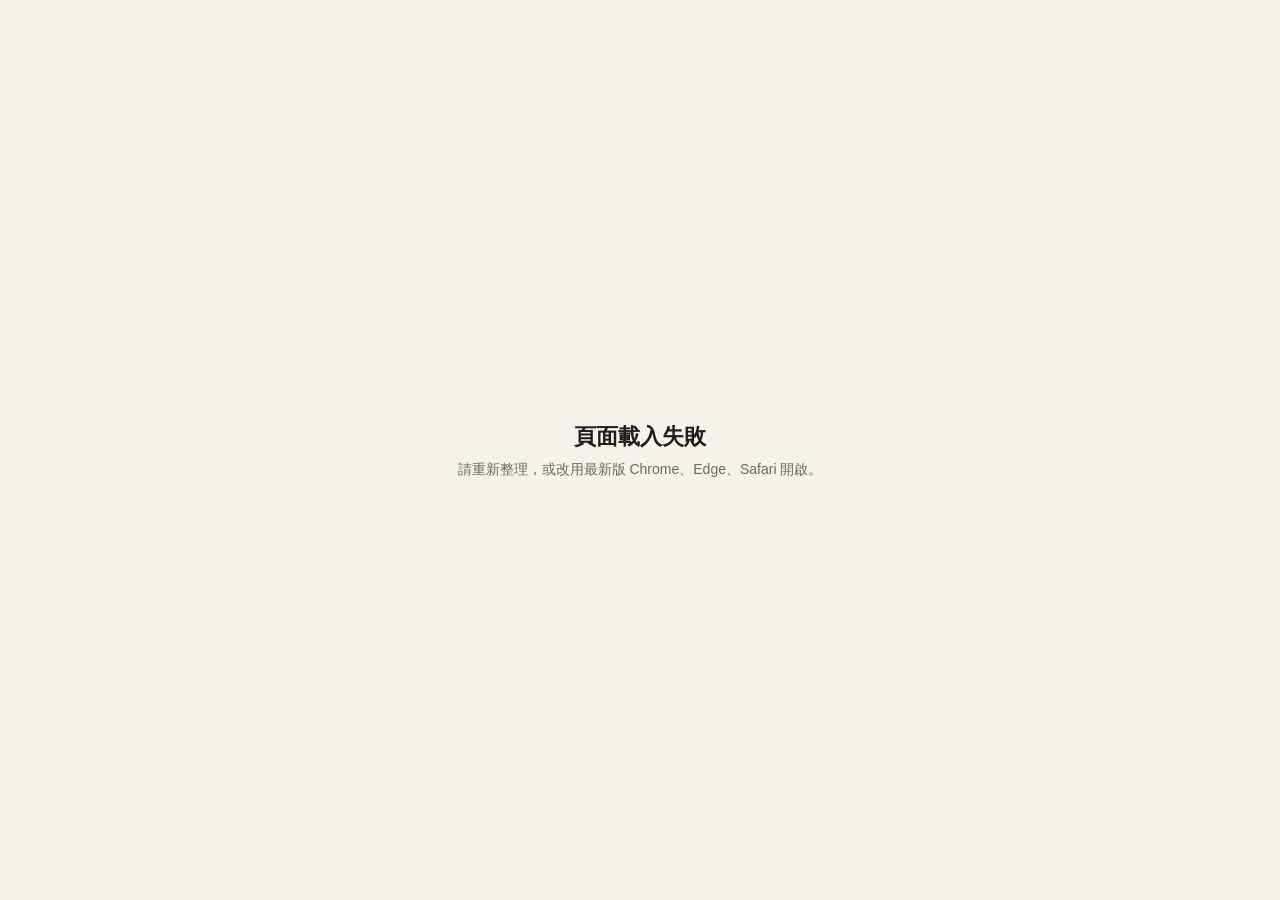
==== hygge-hug-2026-08-report/index.html @ f705fb0b "Publish HYGGE HUG August 2026 report" ====
<!doctype html>
<html lang="zh-Hant">
<head>
<meta charset="utf-8">
<meta name="viewport" content="width=device-width,initial-scale=1">
<title>HYGGE HUG｜2026 年 8 月成效月報</title>
<style>body{margin:0;min-height:100vh;display:grid;place-items:center;background:#f6f1e9;color:#211d1a;font-family:"Noto Sans TC","PingFang TC","Microsoft JhengHei",sans-serif}.loading{text-align:center}.loading b{display:block;font-size:22px;margin-bottom:8px}.loading span{color:#6f6862;font-size:14px}</style>
</head>
<body>
<div class="loading"><b>HYGGE HUG</b><span>8 月成效月報載入中…</span></div>
<script>
(async()=>{
  try{
    const files=['report.part1.txt','report.part2.txt','report.part3.txt'];
    const parts=await Promise.all(files.map(f=>fetch(f,{cache:'no-store'}).then(r=>{if(!r.ok)throw new Error(f+' '+r.status);return r.text()})));
    const b64=parts.join('').replace(/\s+/g,'');
    const bin=atob(b64);
    const bytes=new Uint8Array(bin.length);
    for(let i=0;i<bin.length;i++)bytes[i]=bin.charCodeAt(i);
    if(!('DecompressionStream' in window)) throw new Error('瀏覽器不支援解壓縮');
    const stream=new Blob([bytes]).stream().pipeThrough(new DecompressionStream('gzip'));
    const html=await new Response(stream).text();
    document.open();document.write(html);document.close();
  }catch(err){
    document.body.innerHTML='<div class="loading"><b>頁面載入失敗</b><span>請重新整理，或改用最新版 Chrome、Edge、Safari 開啟。</span></div>';
    console.error(err);
  }
})();
</script>
</body>
</html>
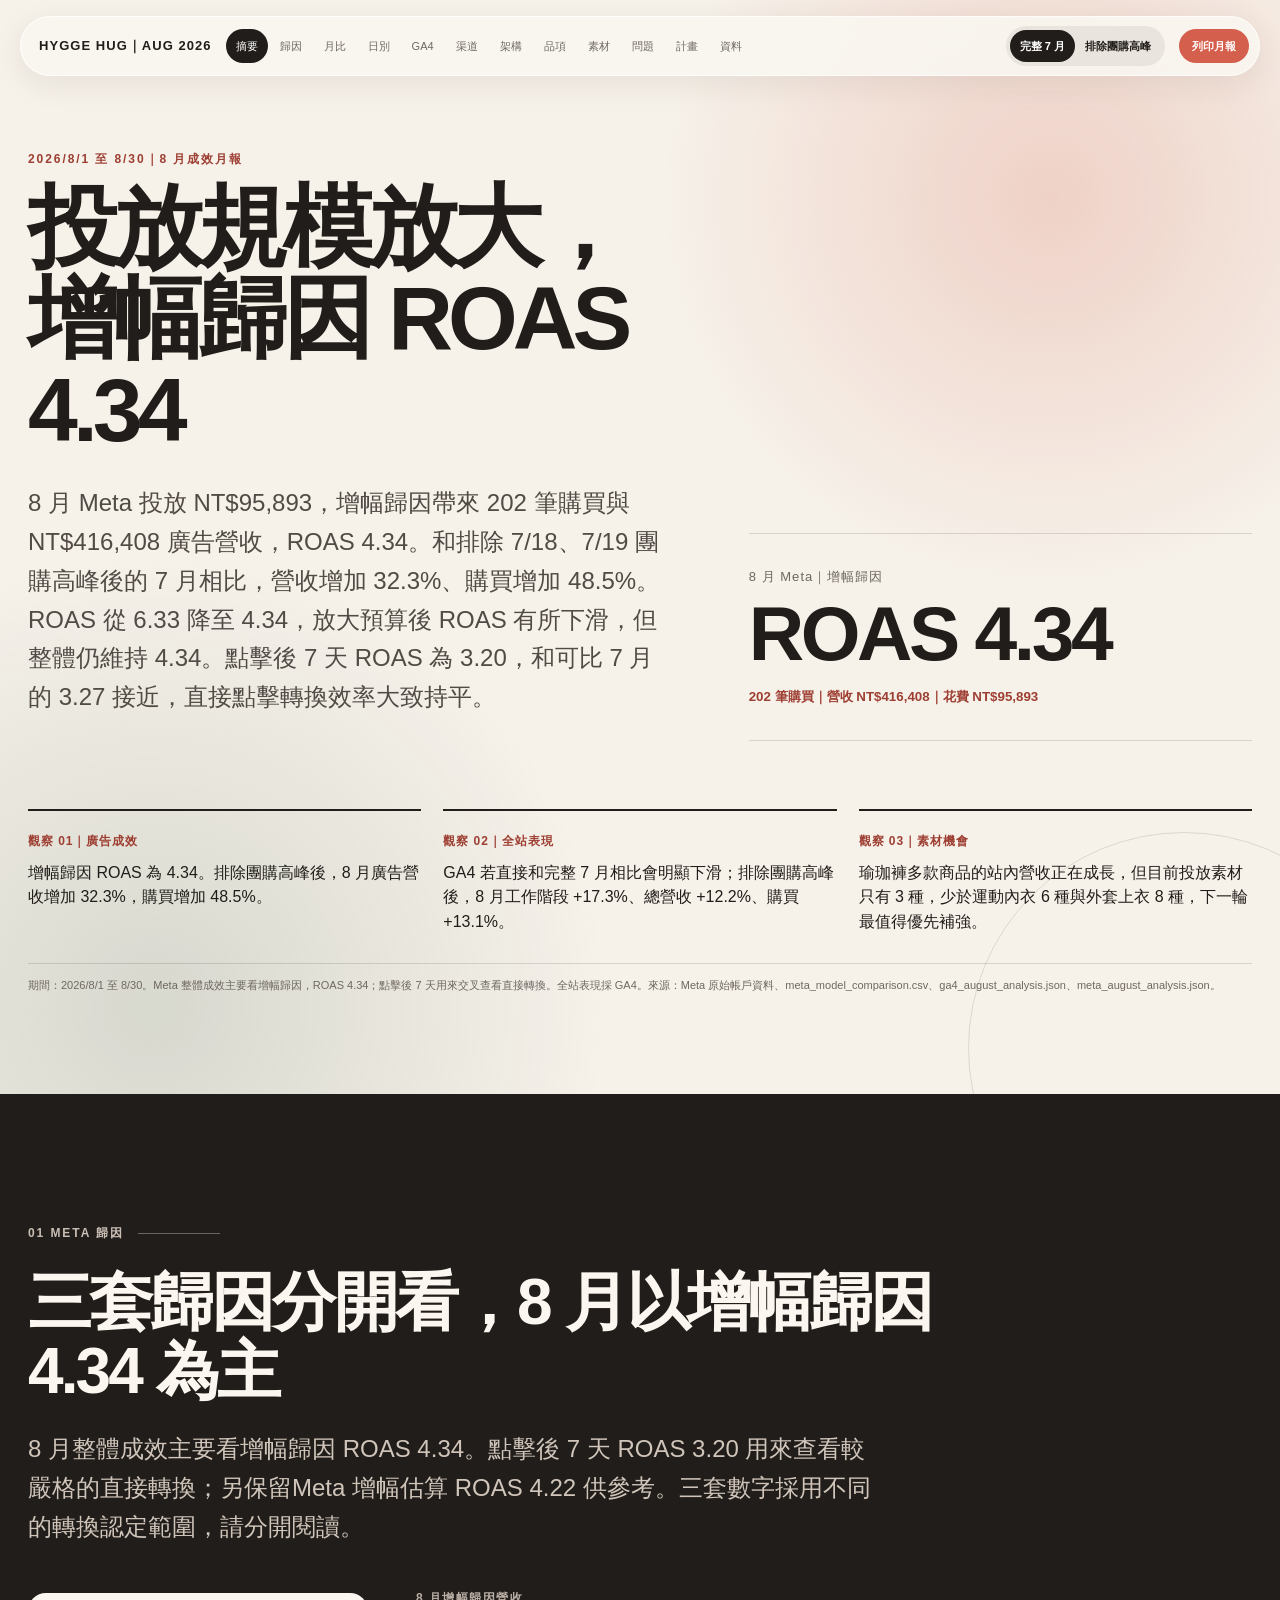
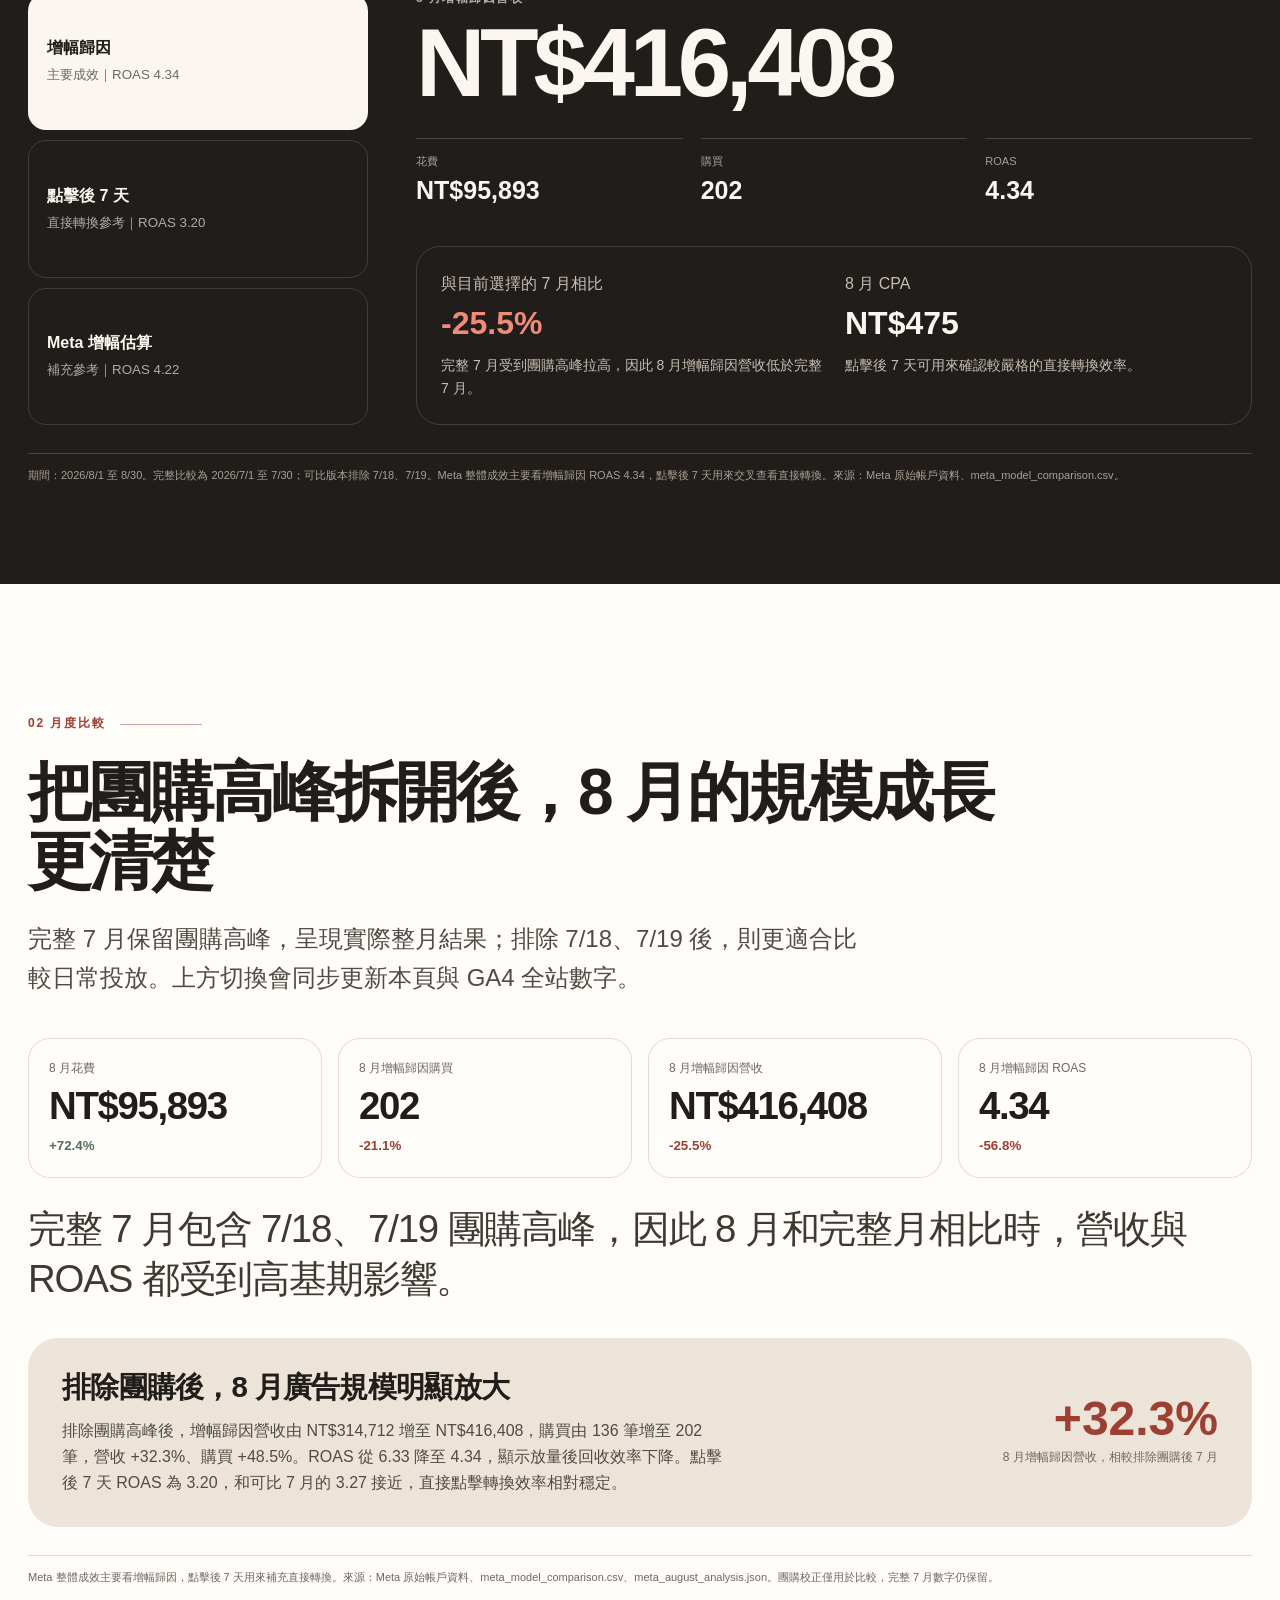
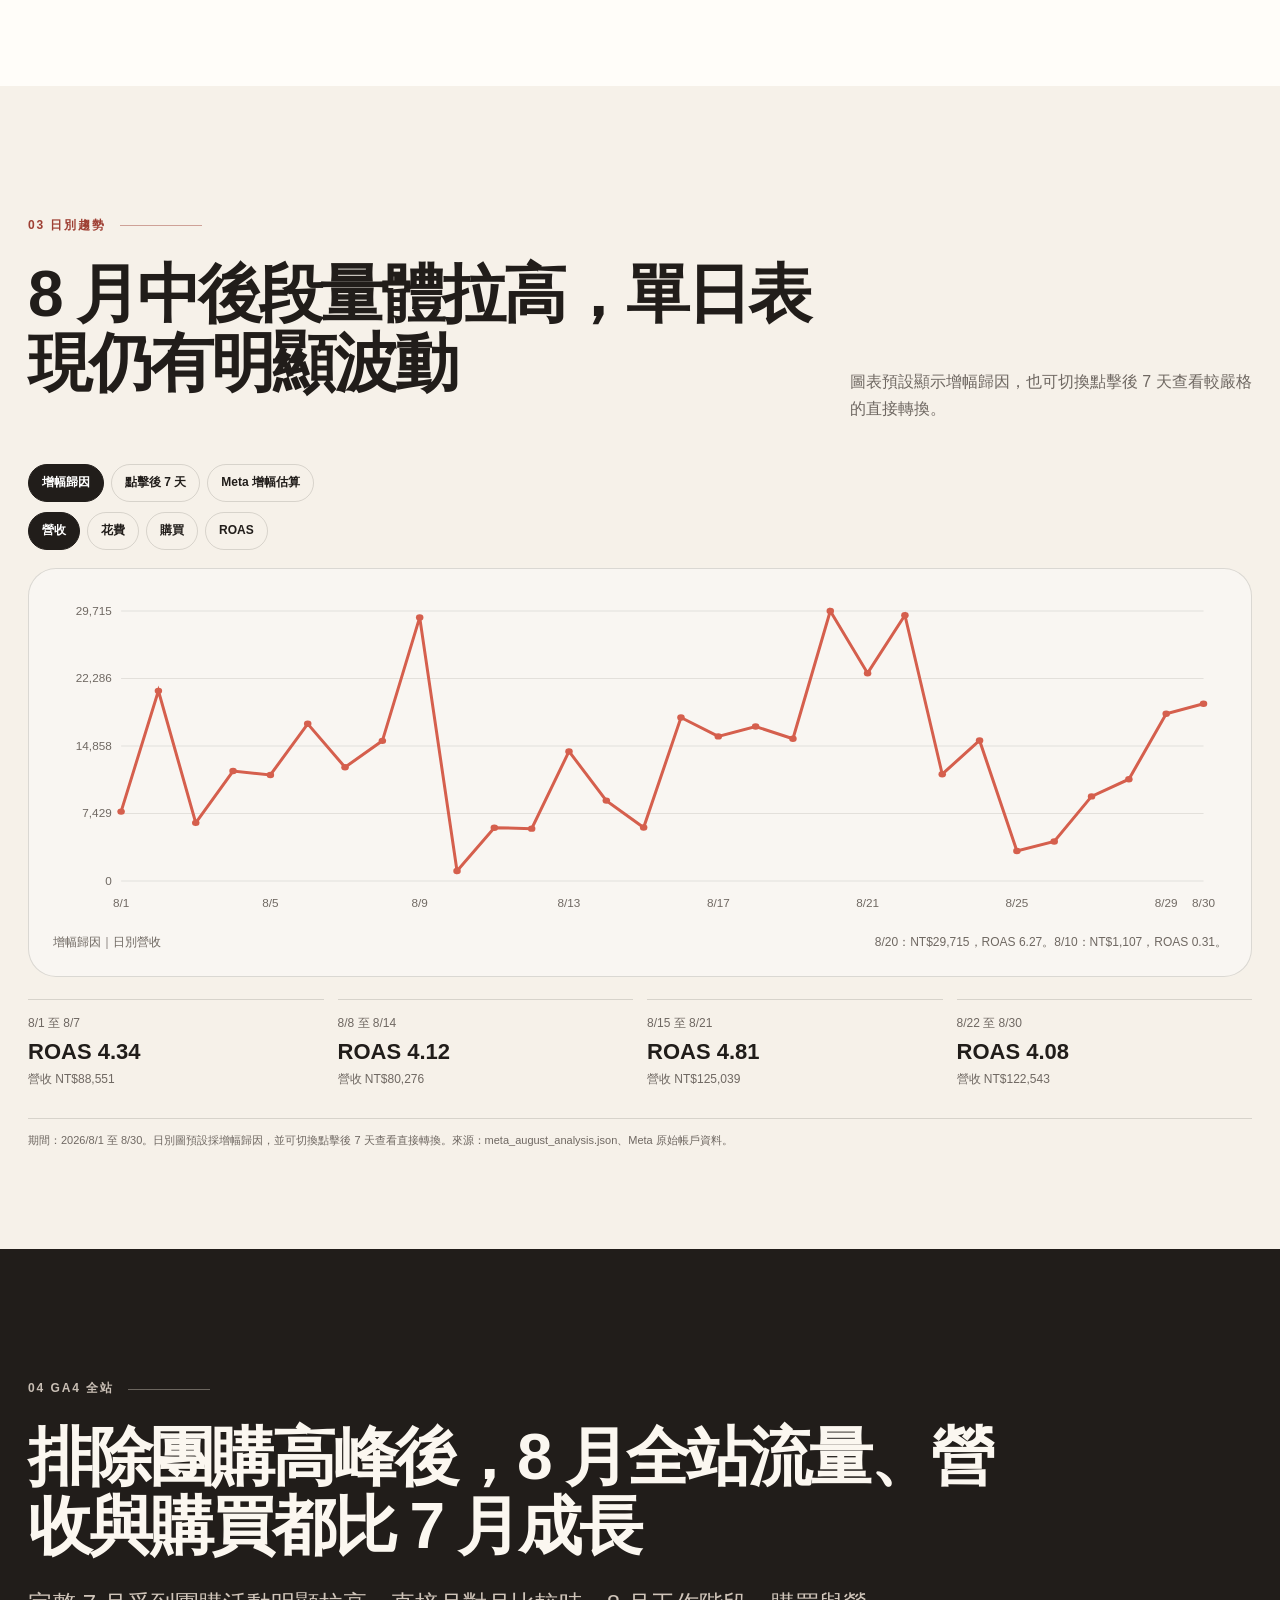
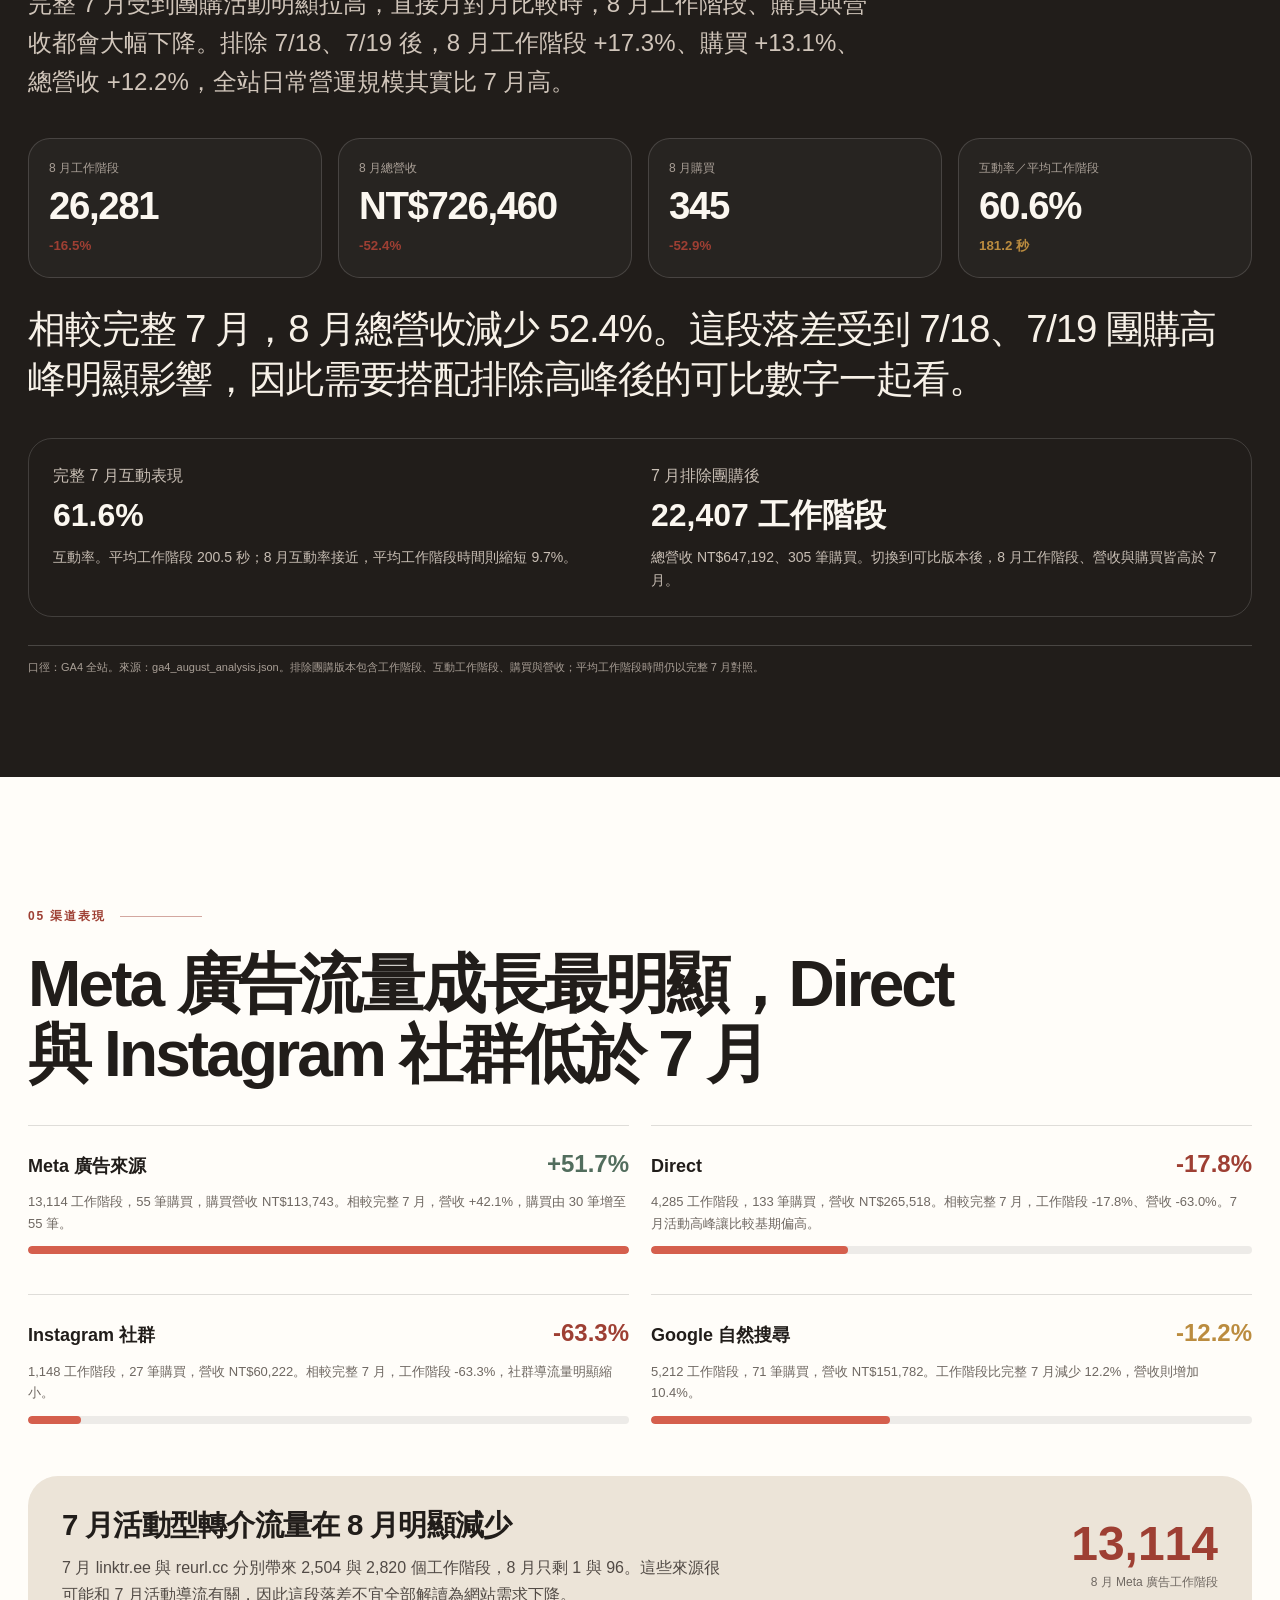
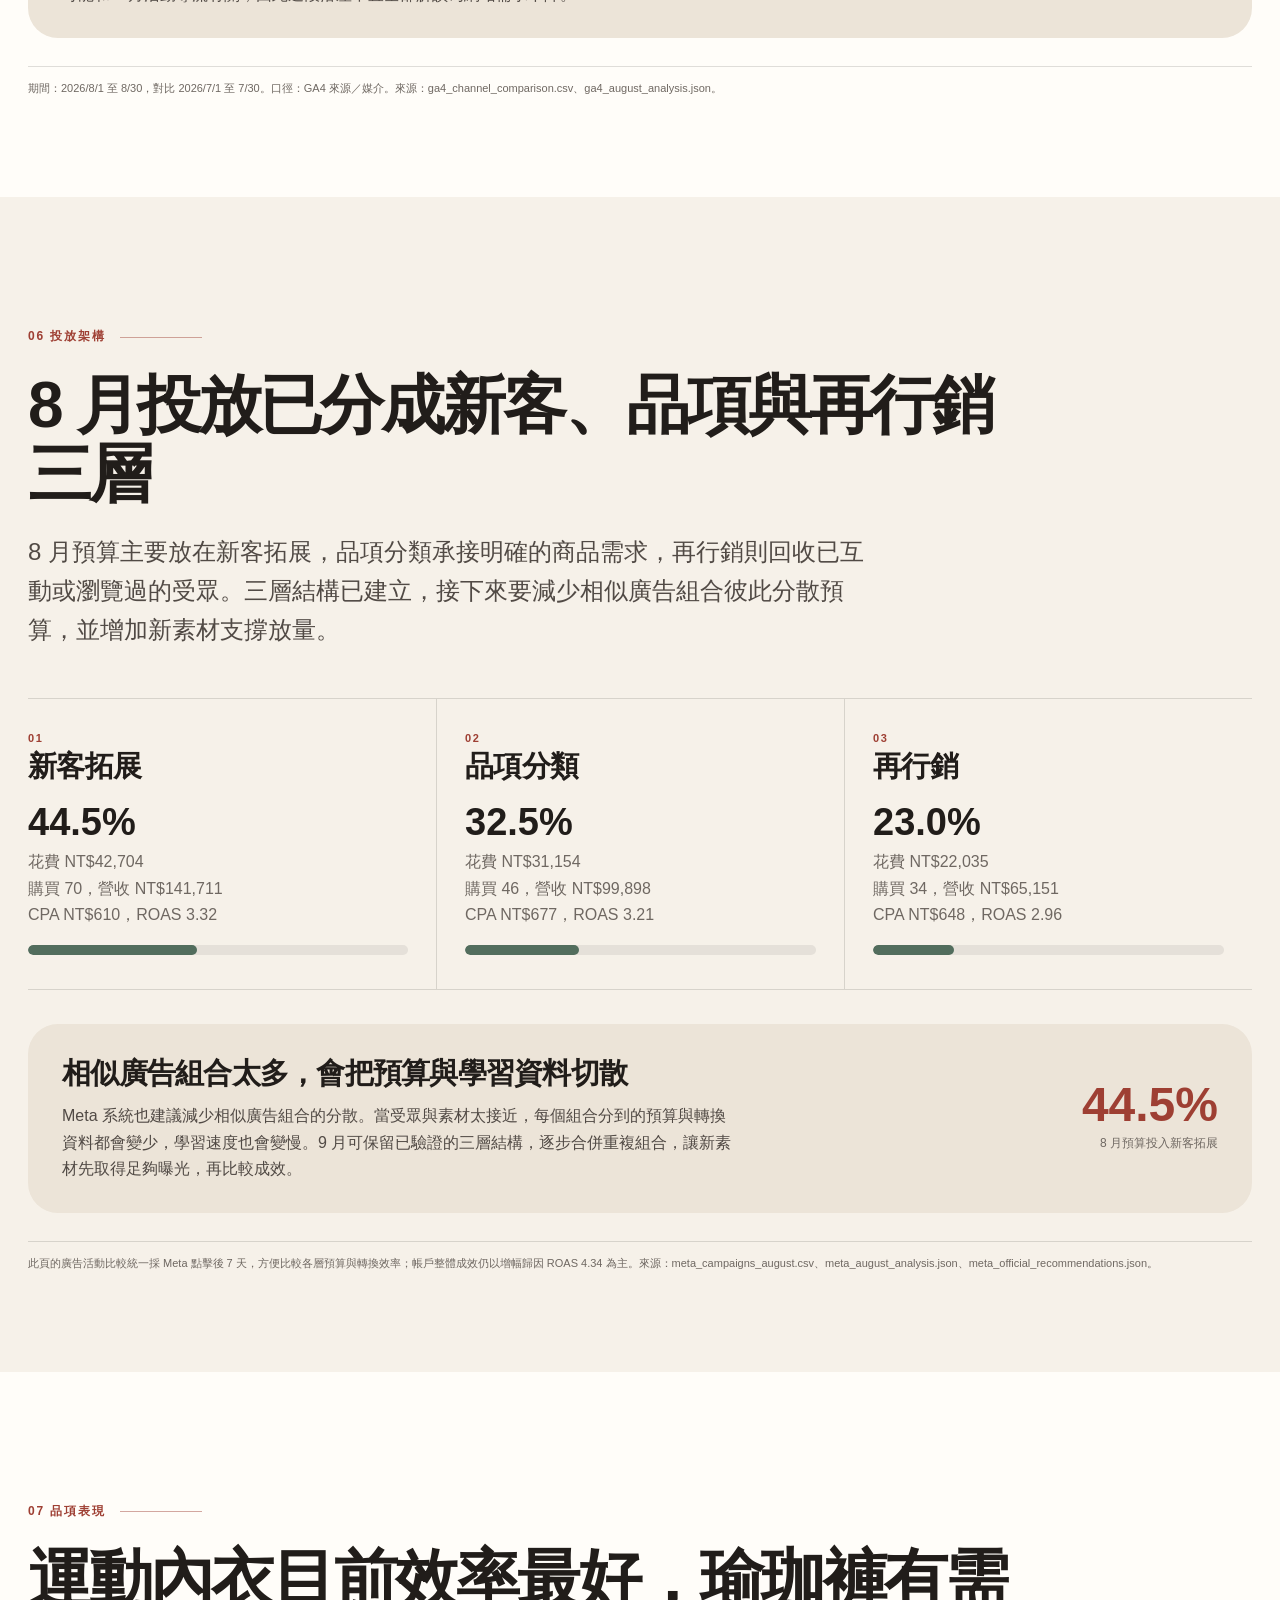
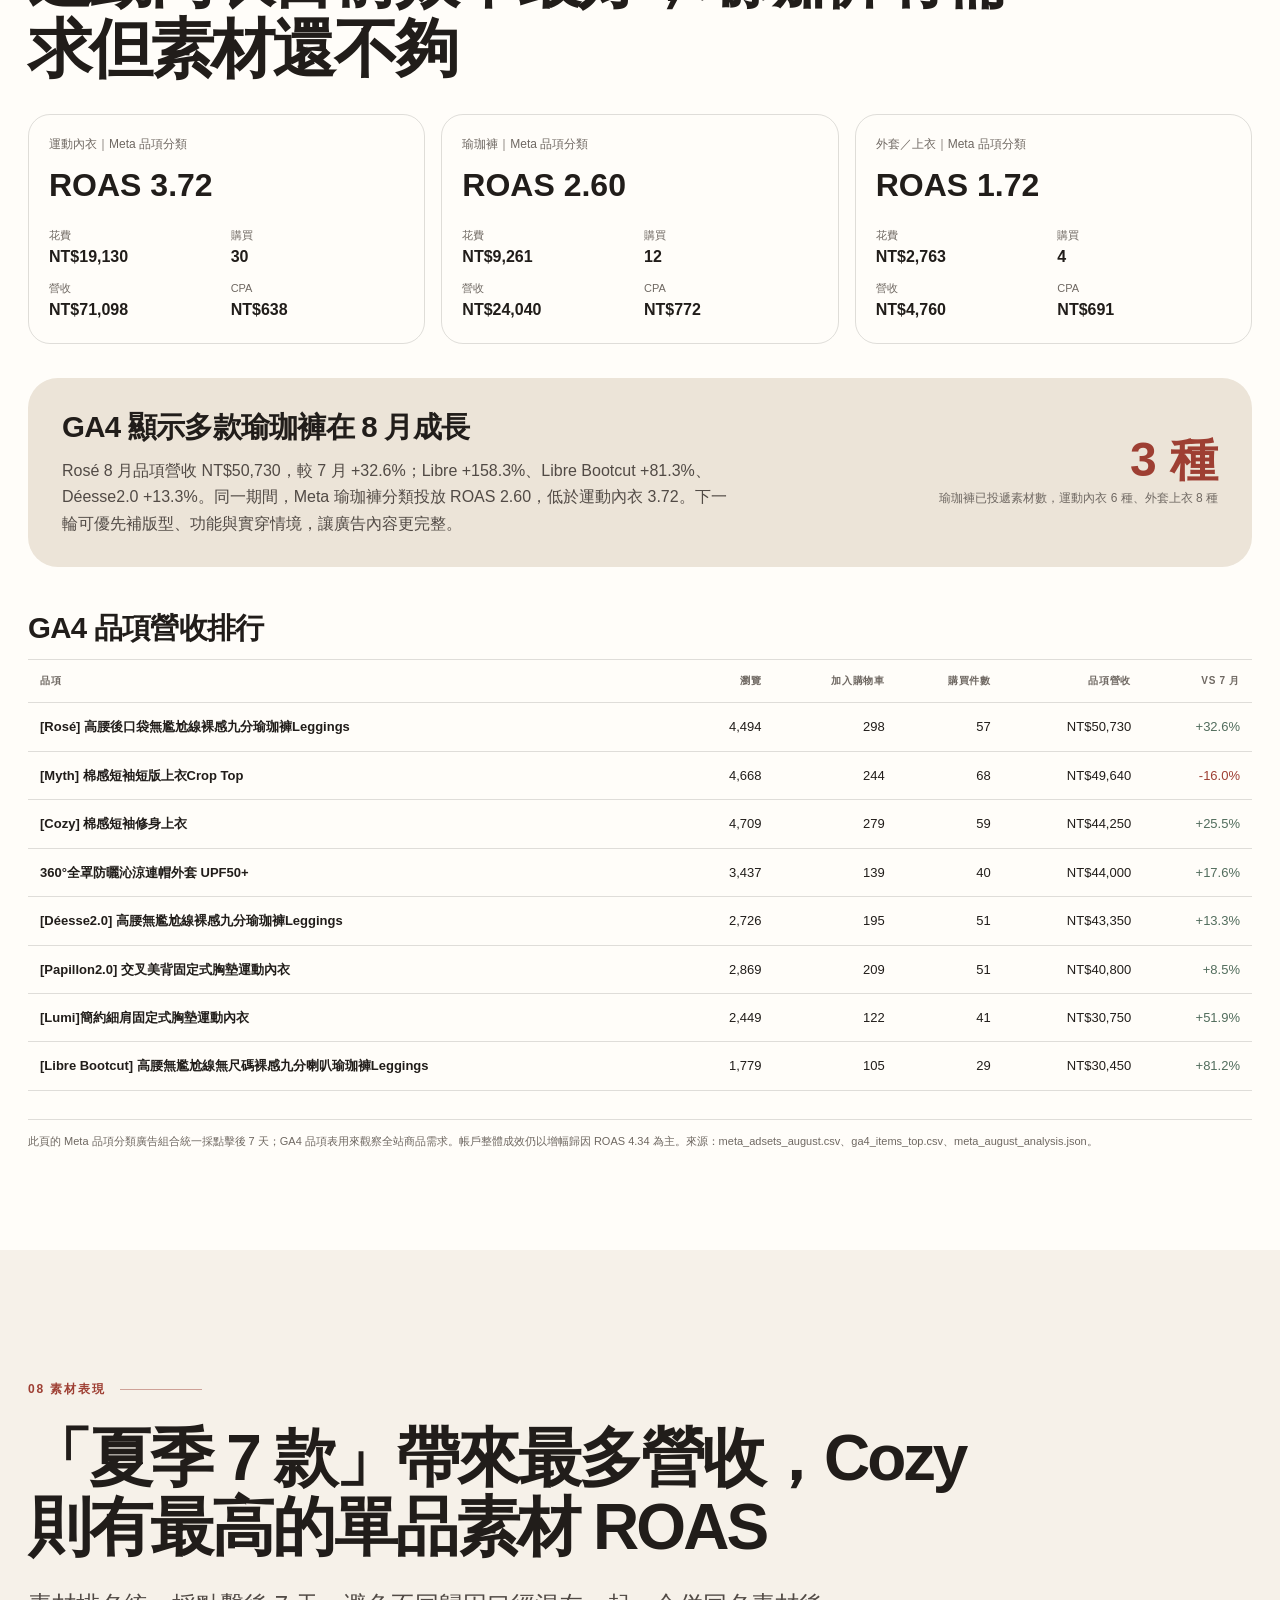
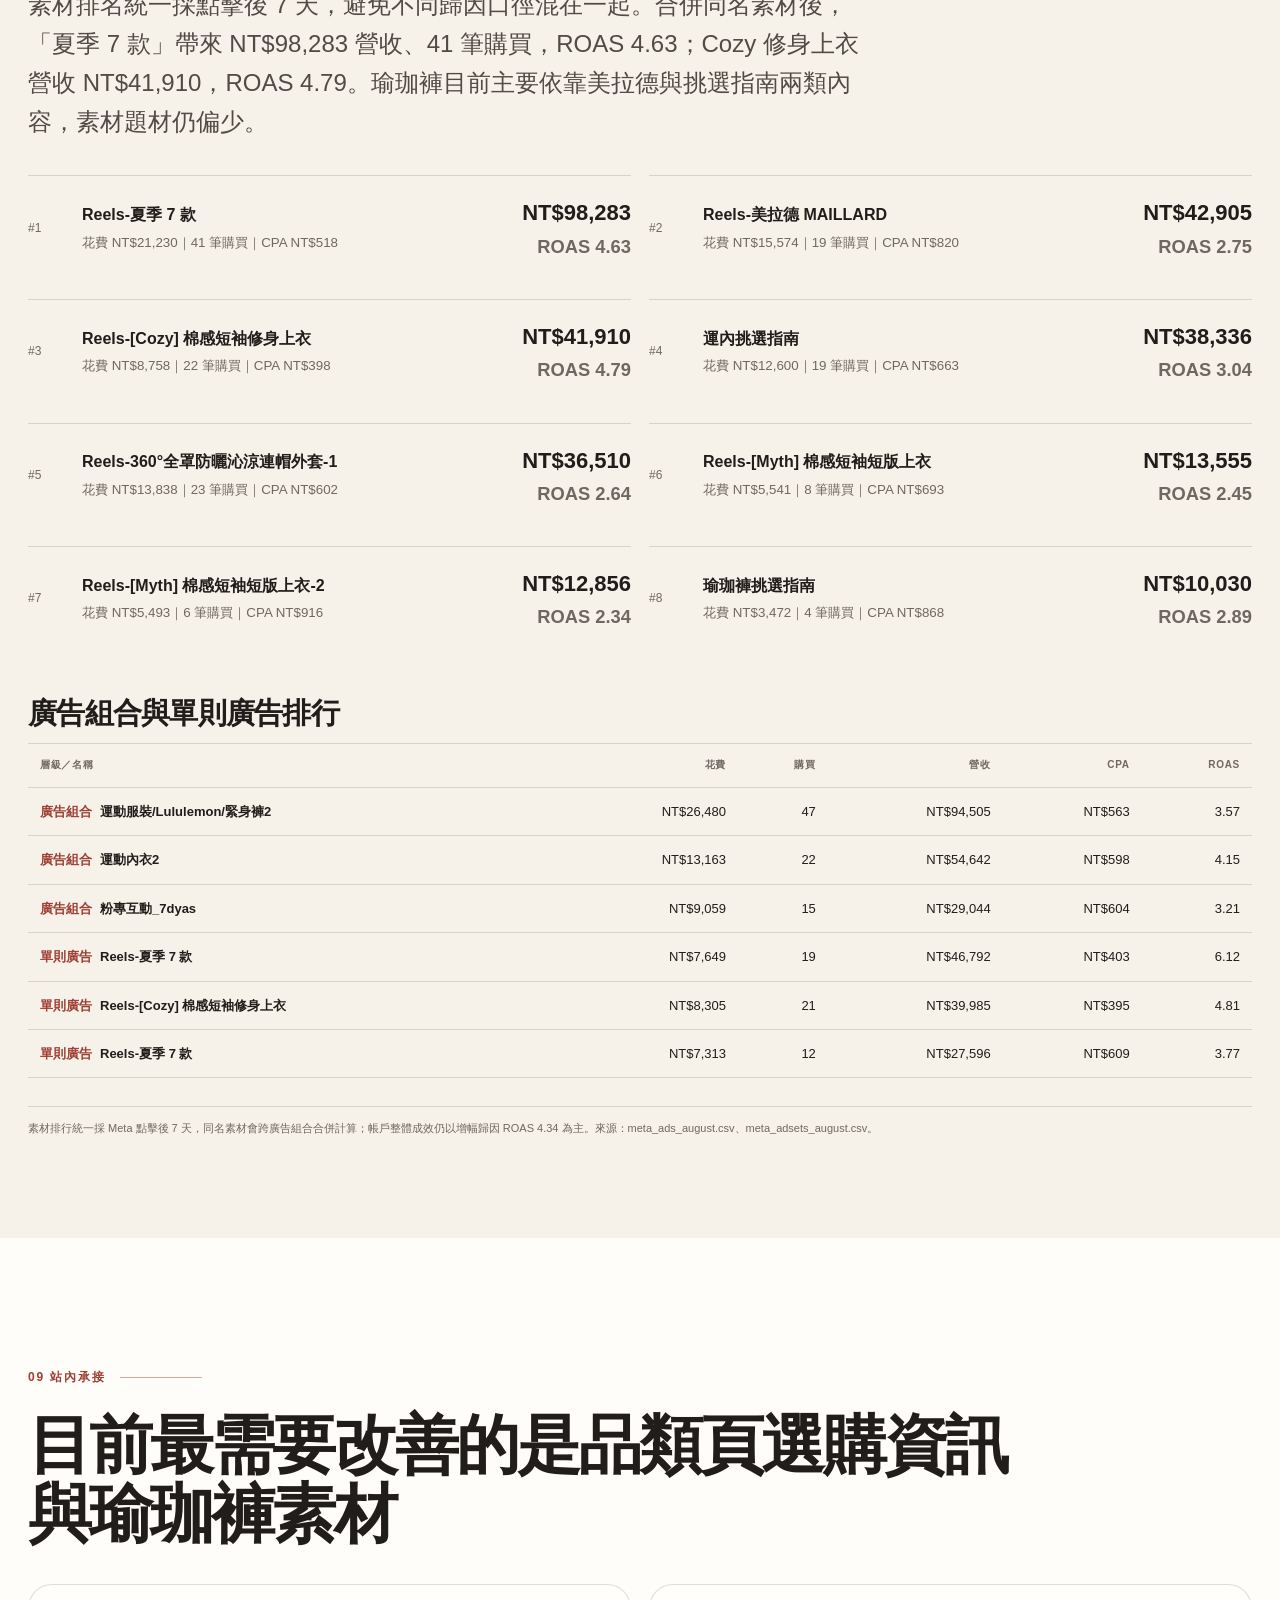
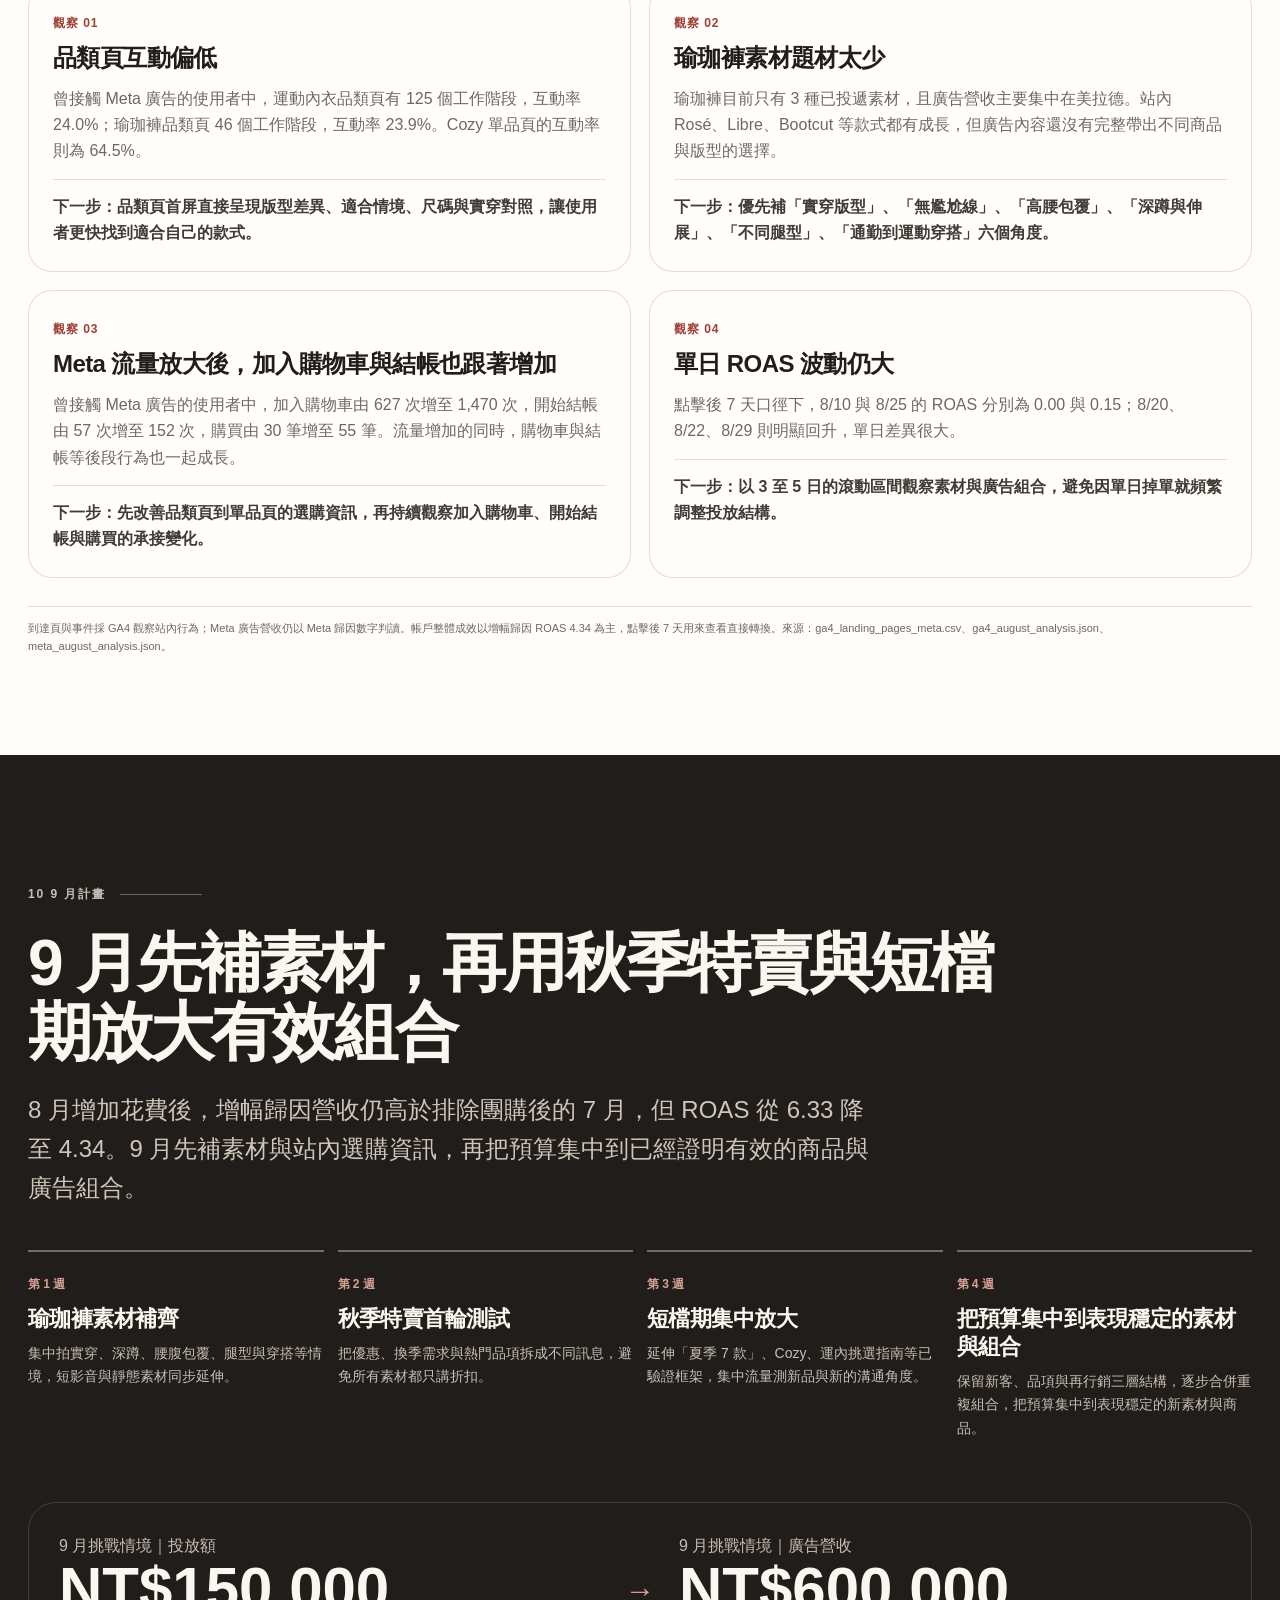
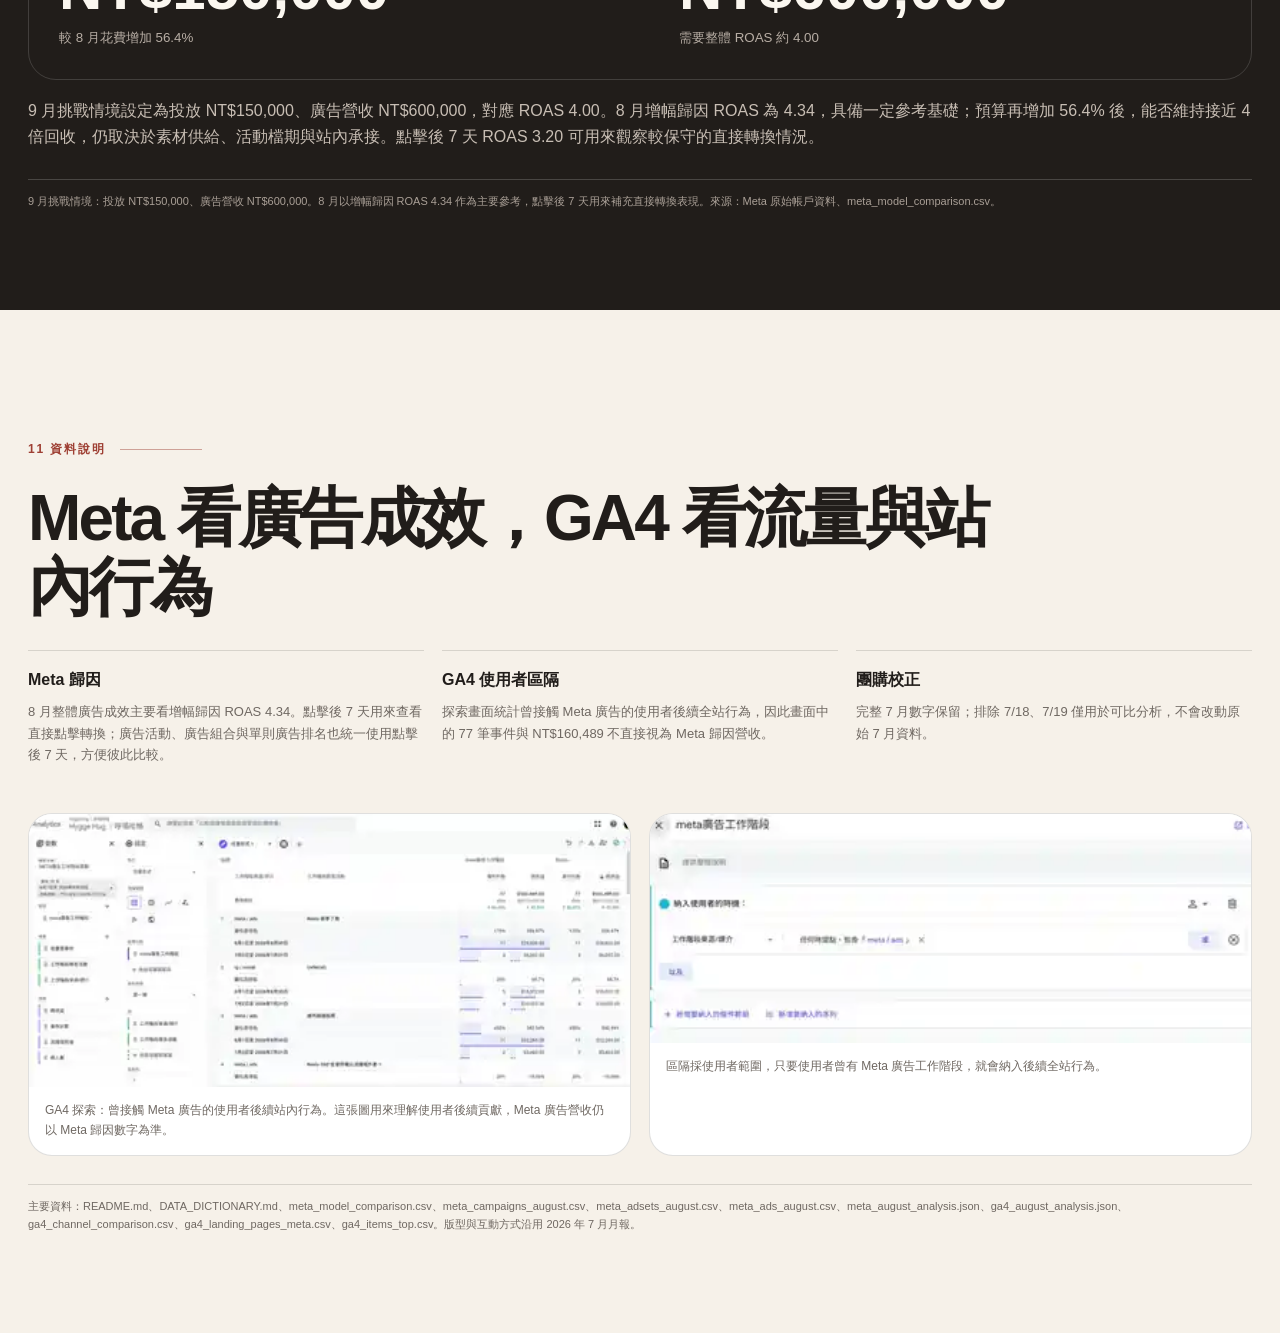
==== commit 2ceee15c: "Publish HYGGE HUG August report" ====
--- a/hygge-hug-2026-08-report/index.html
+++ b/hygge-hug-2026-08-report/index.html
@@ -2,30 +2,262 @@
 <html lang="zh-Hant">
 <head>
 <meta charset="utf-8">
-<meta name="viewport" content="width=device-width,initial-scale=1">
+<meta name="viewport" content="width=device-width,initial-scale=1,viewport-fit=cover">
+<meta name="description" content="HYGGE HUG 2026 年 8 月 Meta 廣告與 GA4 互動成效月報">
 <title>HYGGE HUG｜2026 年 8 月成效月報</title>
-<style>body{margin:0;min-height:100vh;display:grid;place-items:center;background:#f6f1e9;color:#211d1a;font-family:"Noto Sans TC","PingFang TC","Microsoft JhengHei",sans-serif}.loading{text-align:center}.loading b{display:block;font-size:22px;margin-bottom:8px}.loading span{color:#6f6862;font-size:14px}</style>
+<style>
+:root{--ink:#211d1a;--muted:#6f6862;--paper:#f6f1e9;--paper2:#ece4d8;--white:#fffdf9;--accent:#d55f4d;--deep:#9e3f33;--sage:#526d5d;--sky:#587a8a;--gold:#bb8c3f;--line:rgba(33,29,26,.14);--shadow:0 24px 80px rgba(54,39,28,.12);--radius:30px;--max:1240px}
+*{box-sizing:border-box} html{scroll-behavior:smooth;scroll-padding-top:95px} body{margin:0;background:var(--paper);color:var(--ink);font-family:Inter,"Noto Sans TC","PingFang TC","Microsoft JhengHei",sans-serif;line-height:1.65;overflow-x:hidden} button,a{font:inherit;color:inherit} a{text-decoration:none} button{cursor:pointer}
+.progress{position:fixed;inset:0 0 auto;z-index:200;height:3px} .progress span{display:block;height:100%;width:0;background:var(--accent)}
+.nav{position:fixed;z-index:160;left:50%;top:16px;transform:translateX(-50%);width:min(calc(100% - 24px),var(--max));display:flex;align-items:center;gap:14px;padding:9px 10px 9px 18px;border:1px solid rgba(255,255,255,.72);background:rgba(250,247,241,.86);backdrop-filter:blur(18px);border-radius:999px;box-shadow:0 8px 32px rgba(46,37,31,.08)}
+.brand{font-weight:900;letter-spacing:.08em;white-space:nowrap;font-size:13px} .navlinks{display:flex;gap:2px;overflow:auto;scrollbar-width:none;flex:1} .navlinks::-webkit-scrollbar{display:none} .navlinks a{font-size:11px;color:var(--muted);padding:8px 10px;border-radius:999px;white-space:nowrap} .navlinks a.active{background:var(--ink);color:#fff}
+.compare-pill{display:flex;background:rgba(33,29,26,.07);padding:4px;border-radius:999px;white-space:nowrap} .compare-pill button{border:0;background:transparent;padding:7px 10px;border-radius:999px;font-size:11px;font-weight:800} .compare-pill button.active{background:var(--ink);color:#fff} .print{border:0;background:var(--accent);color:#fff;border-radius:999px;padding:8px 13px;font-size:11px;font-weight:850;white-space:nowrap}
+.section{position:relative;min-height:92vh;padding:130px 28px 100px;display:flex;align-items:center} .wrap{width:min(100%,var(--max));margin:auto} .soft{background:var(--white)} .dark{background:var(--ink);color:#fbf7f0} .hero{min-height:100vh;padding-top:150px;overflow:hidden;background:radial-gradient(circle at 82% 18%,rgba(213,95,77,.22),transparent 28%),radial-gradient(circle at 12% 92%,rgba(82,109,93,.19),transparent 30%),var(--paper)}
+.hero:before{content:"";position:absolute;width:430px;height:430px;border:1px solid rgba(33,29,26,.12);border-radius:50%;right:-120px;bottom:-170px} .hero-grid{display:grid;grid-template-columns:1.12fr .88fr;gap:80px;align-items:end} .kicker,.chapter{font-size:12px;font-weight:900;letter-spacing:.16em;color:var(--deep);text-transform:uppercase} .chapter{display:flex;align-items:center;gap:14px;margin-bottom:24px} .chapter:after{content:"";width:82px;height:1px;background:currentColor;opacity:.45} .dark .chapter,.dark .muted{color:#c8beb4}
+h1,h2,h3,p{margin-top:0} h1{font-size:clamp(50px,7vw,96px);line-height:1.02;letter-spacing:-.055em;margin-bottom:28px;max-width:900px} h2{font-size:clamp(37px,5vw,66px);line-height:1.08;letter-spacing:-.045em;margin-bottom:24px;max-width:980px} h3{font-size:clamp(22px,2.3vw,32px);line-height:1.28;letter-spacing:-.025em;margin-bottom:12px} .lead{font-size:clamp(18px,2vw,24px);line-height:1.62;color:#514a45;max-width:850px} .dark .lead{color:#d0c5ba} .muted{color:var(--muted)}
+.hero-number{padding:32px 0;border-top:1px solid var(--line);border-bottom:1px solid var(--line)} .hero-number .label{font-size:13px;color:var(--muted);letter-spacing:.08em;margin-bottom:8px} .hero-number strong{display:block;font-size:clamp(48px,6vw,80px);line-height:1;font-variant-numeric:tabular-nums;letter-spacing:-.045em} .hero-number small{display:block;margin-top:14px;color:var(--deep);font-weight:850}
+.opening-notes{display:grid;grid-template-columns:repeat(3,1fr);gap:22px;margin-top:68px} .opening-note{border-top:2px solid var(--ink);padding-top:16px} .opening-note b{font-size:12px;color:var(--deep);letter-spacing:.08em} .opening-note p{margin:7px 0 0;font-size:16px;line-height:1.55}
+.source{margin-top:28px;font-size:11px;color:var(--muted);border-top:1px solid var(--line);padding-top:12px} .dark .source{color:#a99f96;border-color:rgba(255,255,255,.18)}
+.split{display:grid;grid-template-columns:minmax(0,1.08fr) minmax(340px,.92fr);gap:68px;align-items:center} .statement{font-size:clamp(23px,3vw,40px);line-height:1.3;letter-spacing:-.03em;margin:26px 0;color:#3f3833} .dark .statement{color:#f7f1e8}
+.metric-grid{display:grid;grid-template-columns:repeat(4,1fr);gap:16px} .metric-card{border:1px solid var(--line);border-radius:22px;padding:20px;background:rgba(255,255,255,.25)} .metric-card span{display:block;color:var(--muted);font-size:12px;margin-bottom:7px} .metric-card strong{font-size:clamp(25px,3vw,40px);line-height:1.06;letter-spacing:-.035em;font-variant-numeric:tabular-nums} .metric-card small{display:block;margin-top:8px;font-weight:800} .up{color:var(--sage)} .down{color:var(--deep)} .flat{color:var(--gold)} .dark .metric-card{border-color:rgba(255,255,255,.15);background:rgba(255,255,255,.03)} .dark .metric-card span{color:#a99f96}
+.model-layout{display:grid;grid-template-columns:340px minmax(0,1fr);gap:48px;margin-top:46px} .model-tabs{display:grid;gap:10px} .model-tab{text-align:left;border:1px solid rgba(255,255,255,.14);background:transparent;color:#fbf7f0;padding:18px;border-radius:18px} .model-tab.active{background:#fbf7f0;color:var(--ink)} .model-tab b{display:block;font-size:16px} .model-tab small{opacity:.65} .model-main{font-size:clamp(54px,8vw,96px);font-weight:900;line-height:.95;letter-spacing:-.055em} .model-main small{display:block;font-size:12px;letter-spacing:.12em;color:#b8aea5;margin-bottom:13px} .model-stats{display:grid;grid-template-columns:repeat(3,1fr);gap:18px;margin-top:30px} .model-stats div{border-top:1px solid rgba(255,255,255,.18);padding-top:13px} .model-stats span{display:block;font-size:11px;color:#a99f96} .model-stats strong{font-size:25px;font-variant-numeric:tabular-nums}
+.compare-box{margin-top:34px;padding:24px;border:1px solid rgba(255,255,255,.15);border-radius:24px;display:grid;grid-template-columns:1fr 1fr;gap:22px} .compare-box b{font-size:32px} .compare-box p{margin:4px 0 0;color:#c8beb4;font-size:14px}
+.section-head{display:flex;align-items:flex-end;justify-content:space-between;gap:30px;margin-bottom:42px} .section-head p{max-width:500px;margin:0;color:var(--muted)} .controls{display:flex;gap:7px;flex-wrap:wrap} .chip{border:1px solid var(--line);background:transparent;padding:8px 13px;border-radius:999px;font-size:12px;font-weight:800} .chip.active{background:var(--ink);color:#fff;border-color:var(--ink)} .dark .chip{border-color:rgba(255,255,255,.18);color:#ddd2c8} .dark .chip.active{background:#fff;color:var(--ink)}
+.chart-card{border:1px solid var(--line);border-radius:28px;padding:24px;background:rgba(255,255,255,.4)} .dark .chart-card{border-color:rgba(255,255,255,.15);background:rgba(255,255,255,.035)} #dailyChart{width:100%;height:330px;display:block} .chart-note{display:flex;justify-content:space-between;gap:18px;flex-wrap:wrap;margin-top:10px;font-size:12px;color:var(--muted)} .dark .chart-note{color:#b8aea5}
+.week-grid{display:grid;grid-template-columns:repeat(4,1fr);gap:14px;margin-top:22px} .week{border-top:1px solid var(--line);padding-top:14px} .week b{font-size:22px} .week span{display:block;color:var(--muted);font-size:12px}
+.architecture{display:grid;grid-template-columns:repeat(3,1fr);border-top:1px solid var(--line);border-bottom:1px solid var(--line);margin-top:48px} .layer{padding:30px 28px 34px 0} .layer+.layer{border-left:1px solid var(--line);padding-left:28px} .layer .num{font-size:11px;color:var(--deep);font-weight:900;letter-spacing:.14em} .layer .big{font-size:38px;font-weight:900;line-height:1.05;margin:18px 0 7px} .layer p{color:var(--muted)} .flowbar{height:10px;background:rgba(33,29,26,.08);border-radius:999px;overflow:hidden} .flowbar i{display:block;height:100%;background:var(--sage);border-radius:999px}
+.table-wrap{overflow:auto;border-top:1px solid var(--line)} table{width:100%;border-collapse:collapse;min-width:760px} th,td{padding:13px 12px;border-bottom:1px solid var(--line);text-align:right;white-space:nowrap;font-size:13px} th:first-child,td:first-child{text-align:left;white-space:normal;min-width:230px} th{font-size:10px;color:var(--muted);letter-spacing:.07em;text-transform:uppercase} td:first-child{font-weight:750} .rank-num{color:var(--deep);font-weight:900;margin-right:8px}
+.insight-band{display:grid;grid-template-columns:1.2fr .8fr;gap:36px;align-items:center;padding:30px 34px;border-radius:var(--radius);background:var(--paper2);margin-top:34px} .insight-band p{margin:0;color:#514a45} .bigcall{text-align:right} .bigcall strong{display:block;font-size:48px;line-height:1;color:var(--deep)} .bigcall span{font-size:12px;color:var(--muted)}
+.channel-grid{display:grid;grid-template-columns:1fr 1fr;gap:22px} .channel-card{border-top:1px solid var(--line);padding:18px 0} .channel-card header{display:flex;justify-content:space-between;gap:16px;align-items:baseline} .channel-card header b{font-size:18px} .channel-card header strong{font-size:24px} .channel-card p{margin:8px 0 0;color:var(--muted);font-size:13px} .bar{height:8px;background:rgba(33,29,26,.08);border-radius:999px;overflow:hidden;margin-top:12px} .bar i{display:block;height:100%;background:var(--accent);border-radius:999px}
+.product-grid{display:grid;grid-template-columns:repeat(3,1fr);gap:16px;margin-top:30px} .product-card{border:1px solid var(--line);border-radius:22px;padding:20px} .product-card .label{font-size:12px;color:var(--muted)} .product-card strong{font-size:32px;display:block;margin:5px 0} .product-card dl{display:grid;grid-template-columns:1fr 1fr;gap:8px;margin:14px 0 0} .product-card dt{font-size:11px;color:var(--muted)} .product-card dd{margin:0;font-weight:800}
+.creative-grid{display:grid;grid-template-columns:repeat(2,1fr);gap:18px} .creative-card{display:grid;grid-template-columns:40px minmax(0,1fr) auto;gap:14px;align-items:center;padding:19px 0;border-top:1px solid var(--line)} .creative-card .rank{font-size:12px;color:var(--muted)} .creative-card b{display:block;font-size:16px} .creative-card small{color:var(--muted)} .creative-card strong{font-size:22px}
+.issue-grid{display:grid;grid-template-columns:repeat(2,1fr);gap:18px} .issue{border:1px solid var(--line);border-radius:24px;padding:24px;background:rgba(255,255,255,.34)} .issue b{color:var(--deep);font-size:12px;letter-spacing:.08em} .issue h3{font-size:24px;margin-top:8px} .issue p{color:var(--muted);margin-bottom:0} .next{margin-top:14px;padding-top:14px;border-top:1px solid var(--line);font-weight:750;color:#423b36}
+.plan-grid{display:grid;grid-template-columns:repeat(4,1fr);gap:14px;margin-top:42px} .plan{border-top:2px solid rgba(255,255,255,.35);padding-top:18px} .plan b{font-size:12px;color:#d9a297} .plan h3{font-size:22px;margin:9px 0} .plan p{color:#c8beb4;font-size:14px} .challenge{display:grid;grid-template-columns:1fr auto 1fr;gap:24px;align-items:center;margin-top:48px;padding:30px;border:1px solid rgba(255,255,255,.15);border-radius:28px} .challenge .n{font-size:clamp(38px,5vw,60px);font-weight:900;line-height:1} .challenge small{display:block;color:#b8aea5;margin-top:8px} .challenge .arrow{font-size:30px;color:#d9a297}
+.evidence{display:grid;grid-template-columns:1fr 1fr;gap:18px;margin-top:34px} .evidence figure{margin:0;border:1px solid var(--line);border-radius:24px;overflow:hidden;background:white} .evidence img{width:100%;display:block} .evidence figcaption{padding:14px 16px;font-size:12px;color:var(--muted)} .method-list{display:grid;grid-template-columns:repeat(3,1fr);gap:18px;margin-top:28px} .method-item{border-top:1px solid var(--line);padding-top:16px} .method-item b{display:block;margin-bottom:8px} .method-item p{font-size:13px;color:var(--muted)}
+@media(max-width:900px){.navlinks{display:none} .hero-grid,.split,.model-layout,.insight-band,.challenge{grid-template-columns:1fr;gap:34px} .opening-notes,.metric-grid,.architecture,.product-grid,.plan-grid,.method-list{grid-template-columns:1fr 1fr} .channel-grid,.issue-grid,.evidence{grid-template-columns:1fr} .layer+.layer{border-left:0;border-top:1px solid var(--line);padding-left:0} .architecture{border-bottom:0} .model-tab.active{transform:none} .bigcall{text-align:left}}
+@media(max-width:600px){.section{padding:112px 18px 72px;min-height:auto} .nav{top:8px;width:calc(100% - 12px);border-radius:22px;align-items:flex-start;flex-wrap:wrap;padding:8px 10px} .brand{font-size:12px;padding:6px 0} .print{display:none} .compare-pill{margin-left:auto} .hero{padding-top:128px} h1{font-size:48px} h2{font-size:38px} .opening-notes,.metric-grid,.week-grid,.product-grid,.plan-grid,.method-list{grid-template-columns:1fr} .creative-grid{grid-template-columns:1fr} .model-stats{grid-template-columns:1fr 1fr} .compare-box{grid-template-columns:1fr} .section-head{display:block} .controls{margin-top:18px} #dailyChart{height:280px} .challenge .arrow{transform:rotate(90deg);text-align:center} .evidence{display:block} .evidence figure+figure{margin-top:16px}}
+@media print{.nav,.progress{display:none} .section{min-height:auto;padding:58px 24px;break-inside:avoid} body{background:white}}
+</style>
 </head>
 <body>
-<div class="loading"><b>HYGGE HUG</b><span>8 月成效月報載入中…</span></div>
+<div class="progress"><span id="progress"></span></div>
+<nav class="nav" aria-label="報告導覽">
+  <div class="brand">HYGGE HUG｜AUG 2026</div>
+  <div class="navlinks">
+    <a href="#summary">摘要</a><a href="#models">歸因</a><a href="#compare">月比</a><a href="#daily">日別</a><a href="#ga4">GA4</a><a href="#channels">渠道</a><a href="#structure">架構</a><a href="#product">品項</a><a href="#creative">素材</a><a href="#issues">問題</a><a href="#plan">計畫</a><a href="#method">資料</a>
+  </div>
+  <div class="compare-pill" aria-label="7 月比較方式">
+    <button class="compare-btn active" data-compare="full">完整 7 月</button><button class="compare-btn" data-compare="adjusted">排除團購高峰</button>
+  </div>
+  <button class="print" onclick="window.print()">列印月報</button>
+</nav>
+
+<main>
+<section class="section hero" id="summary"><div class="wrap">
+  <div class="hero-grid">
+    <div>
+      <p class="kicker">2026/8/1 至 8/30｜8 月成效月報</p>
+      <h1>投放規模放大，增幅歸因 ROAS 4.34</h1>
+      <p class="lead">8 月 Meta 投放 NT$95,893，增幅歸因帶來 202 筆購買與 NT$416,408 廣告營收，ROAS 4.34。和排除 7/18、7/19 團購高峰後的 7 月相比，營收增加 32.3%、購買增加 48.5%。ROAS 從 6.33 降至 4.34，放大預算後 ROAS 有所下滑，但整體仍維持 4.34。點擊後 7 天 ROAS 為 3.20，和可比 7 月的 3.27 接近，直接點擊轉換效率大致持平。</p>
+    </div>
+    <div class="hero-number"><div class="label">8 月 Meta｜增幅歸因</div><strong>ROAS 4.34</strong><small>202 筆購買｜營收 NT$416,408｜花費 NT$95,893</small></div>
+  </div>
+  <div class="opening-notes">
+    <div class="opening-note"><b>觀察 01｜廣告成效</b><p>增幅歸因 ROAS 為 4.34。排除團購高峰後，8 月廣告營收增加 32.3%，購買增加 48.5%。</p></div>
+    <div class="opening-note"><b>觀察 02｜全站表現</b><p>GA4 若直接和完整 7 月相比會明顯下滑；排除團購高峰後，8 月工作階段 +17.3%、總營收 +12.2%、購買 +13.1%。</p></div>
+    <div class="opening-note"><b>觀察 03｜素材機會</b><p>瑜珈褲多款商品的站內營收正在成長，但目前投放素材只有 3 種，少於運動內衣 6 種與外套上衣 8 種，下一輪最值得優先補強。</p></div>
+  </div>
+  <div class="source">期間：2026/8/1 至 8/30。Meta 整體成效主要看增幅歸因，ROAS 4.34；點擊後 7 天用來交叉查看直接轉換。全站表現採 GA4。來源：Meta 原始帳戶資料、meta_model_comparison.csv、ga4_august_analysis.json、meta_august_analysis.json。</div>
+</div></section>
+
+<section class="section dark" id="models"><div class="wrap">
+  <div class="chapter">01 Meta 歸因</div><h2>三套歸因分開看，8 月以增幅歸因 4.34 為主</h2>
+  <p class="lead">8 月整體成效主要看增幅歸因 ROAS 4.34。點擊後 7 天 ROAS 3.20 用來查看較嚴格的直接轉換；另保留Meta 增幅估算 ROAS 4.22 供參考。三套數字採用不同的轉換認定範圍，請分開閱讀。</p>
+  <div class="model-layout">
+    <div class="model-tabs">
+      <button class="model-tab active" data-model="META 預設（最寬鬆）"><b>增幅歸因</b><small>主要成效｜ROAS 4.34</small></button>
+      <button class="model-tab" data-model="點擊後轉換（最嚴格）"><b>點擊後 7 天</b><small>直接轉換參考｜ROAS 3.20</small></button>
+      <button class="model-tab" data-model="增幅歸因轉換（增幅歸因）"><b>Meta 增幅估算</b><small>補充參考｜ROAS 4.22</small></button>
+    </div>
+    <div>
+      <div class="model-main"><small id="modelLabel">8 月增幅歸因營收</small><span id="modelRevenue">NT$416,408</span></div>
+      <div class="model-stats"><div><span>花費</span><strong id="modelSpend">NT$95,893</strong></div><div><span>購買</span><strong id="modelPurchases">202</strong></div><div><span>ROAS</span><strong id="modelRoas">4.34</strong></div></div>
+      <div class="compare-box"><div><span class="muted">與目前選擇的 7 月相比</span><br><b id="modelRevDelta">-25.5%</b><p id="modelCompareNote">完整 7 月受到團購高峰拉高；切換到排除團購後，可更清楚看到 8 月廣告營收的成長幅度。</p></div><div><span class="muted">8 月 CPA</span><br><b id="modelCpa">NT$475</b><p>點擊後 7 天可用來確認較嚴格的直接轉換效率。</p></div></div>
+    </div>
+  </div>
+  <div class="source">期間：2026/8/1 至 8/30。完整比較為 2026/7/1 至 7/30；可比版本排除 7/18、7/19。Meta 整體成效主要看增幅歸因 ROAS 4.34，點擊後 7 天用來交叉查看直接轉換。來源：Meta 原始帳戶資料、meta_model_comparison.csv。</div>
+</div></section>
+
+<section class="section soft" id="compare"><div class="wrap">
+  <div class="chapter">02 月度比較</div><h2>把團購高峰拆開後，8 月的規模成長更清楚</h2>
+  <p class="lead">完整 7 月保留團購高峰，呈現實際整月結果；排除 7/18、7/19 後，則更適合比較日常投放。上方切換會同步更新本頁與 GA4 全站數字。</p>
+  <div class="metric-grid" style="margin-top:40px">
+    <div class="metric-card"><span>8 月花費</span><strong>NT$95,893</strong><small id="spendDelta" class="up">+72.4%</small></div>
+    <div class="metric-card"><span>8 月增幅歸因購買</span><strong>202</strong><small id="purchaseDelta" class="down">-21.1%</small></div>
+    <div class="metric-card"><span>8 月增幅歸因營收</span><strong>NT$416,408</strong><small id="revenueDelta" class="down">-25.5%</small></div>
+    <div class="metric-card"><span>8 月增幅歸因 ROAS</span><strong>4.34</strong><small id="roasDelta" class="down">-56.8%</small></div>
+  </div>
+  <p class="statement" id="compareStatement">完整 7 月包含 7/18、7/19 團購高峰，因此 8 月和完整月相比時，營收與 ROAS 都受到高基期影響。</p>
+  <div class="insight-band"><div><h3>排除團購後，8 月廣告規模明顯放大</h3><p>排除團購高峰後，增幅歸因營收由 NT$314,712 增至 NT$416,408，購買由 136 筆增至 202 筆，營收 +32.3%、購買 +48.5%。ROAS 從 6.33 降至 4.34，顯示放量後回收效率下降。點擊後 7 天 ROAS 為 3.20，和可比 7 月的 3.27 接近，直接點擊轉換效率相對穩定。</p></div><div class="bigcall"><strong>+32.3%</strong><span>8 月增幅歸因營收，相較排除團購後 7 月</span></div></div>
+  <div class="source">Meta 整體成效主要看增幅歸因，點擊後 7 天用來補充直接轉換。來源：Meta 原始帳戶資料、meta_model_comparison.csv、meta_august_analysis.json。團購校正僅用於比較，完整 7 月數字仍保留。</div>
+</div></section>
+
+<section class="section" id="daily"><div class="wrap">
+  <div class="section-head"><div><div class="chapter">03 日別趨勢</div><h2>8 月中後段量體拉高，單日表現仍有明顯波動</h2></div><p>圖表預設顯示增幅歸因，也可切換點擊後 7 天查看較嚴格的直接轉換。</p></div>
+  <div class="controls" style="margin-bottom:10px"><button class="chip daily-model active" data-dmodel="META 預設（最寬鬆）">增幅歸因</button><button class="chip daily-model" data-dmodel="點擊後轉換（最嚴格）">點擊後 7 天</button><button class="chip daily-model" data-dmodel="增幅歸因轉換（增幅歸因）">Meta 增幅估算</button></div>
+  <div class="controls" style="margin-bottom:18px"><button class="chip daily-metric active" data-metric="revenue">營收</button><button class="chip daily-metric" data-metric="spend">花費</button><button class="chip daily-metric" data-metric="purchases">購買</button><button class="chip daily-metric" data-metric="roas">ROAS</button></div>
+  <div class="chart-card"><svg id="dailyChart" viewBox="0 0 1000 330" preserveAspectRatio="none" aria-label="8月日別趨勢圖"></svg><div class="chart-note"><span id="chartCaption">增幅歸因｜日別營收</span><span>8/20：NT$29,715，ROAS 6.27。8/10：NT$1,107，ROAS 0.31。</span></div></div>
+  <div class="week-grid"><div class="week"><span>8/1 至 8/7</span><b>ROAS 4.34</b><span>營收 NT$88,551</span></div><div class="week"><span>8/8 至 8/14</span><b>ROAS 4.12</b><span>營收 NT$80,276</span></div><div class="week"><span>8/15 至 8/21</span><b>ROAS 4.81</b><span>營收 NT$125,039</span></div><div class="week"><span>8/22 至 8/30</span><b>ROAS 4.08</b><span>營收 NT$122,543</span></div></div>
+  <div class="source">期間：2026/8/1 至 8/30。日別圖預設採增幅歸因，並可切換點擊後 7 天查看直接轉換。來源：meta_august_analysis.json、Meta 原始帳戶資料。</div>
+</div></section>
+
+<section class="section dark" id="ga4"><div class="wrap">
+  <div class="chapter">04 GA4 全站</div><h2>排除團購高峰後，8 月全站流量、營收與購買都比 7 月成長</h2>
+  <p class="lead">完整 7 月受到團購活動明顯拉高，直接月對月比較時，8 月工作階段、購買與營收都會大幅下降。排除 7/18、7/19 後，8 月工作階段 +17.3%、購買 +13.1%、總營收 +12.2%，全站日常營運規模其實比 7 月高。</p>
+  <div class="metric-grid" style="margin-top:36px">
+    <div class="metric-card"><span>8 月工作階段</span><strong>26,281</strong><small id="gaSessionsDelta" class="down">-16.5%</small></div>
+    <div class="metric-card"><span>8 月總營收</span><strong>NT$726,460</strong><small id="gaRevenueDelta" class="down">-52.4%</small></div>
+    <div class="metric-card"><span>8 月購買</span><strong>345</strong><small id="gaPurchaseDelta" class="down">-52.9%</small></div>
+    <div class="metric-card"><span>互動率／平均工作階段</span><strong>60.6%</strong><small class="flat">181.2 秒</small></div>
+  </div>
+  <p class="statement" id="gaStatement">相較完整 7 月，8 月總營收減少 52.4%。這段落差受到 7/18、7/19 團購高峰明顯影響，因此需要搭配排除高峰後的可比數字一起看。</p>
+  <div class="compare-box"><div><span class="muted">完整 7 月互動表現</span><br><b>61.6%</b><p>互動率。平均工作階段 200.5 秒；8 月互動率接近，平均工作階段時間則縮短 9.7%。</p></div><div><span class="muted">7 月排除團購後</span><br><b>22,407 工作階段</b><p>總營收 NT$647,192、305 筆購買。切換到可比版本後，8 月工作階段、營收與購買皆高於 7 月。</p></div></div>
+  <div class="source">口徑：GA4 全站。來源：ga4_august_analysis.json。排除團購版本包含工作階段、互動工作階段、購買與營收；平均工作階段時間仍以完整 7 月對照。</div>
+</div></section>
+
+<section class="section soft" id="channels"><div class="wrap">
+  <div class="chapter">05 渠道表現</div><h2>Meta 廣告流量成長最明顯，Direct 與 Instagram 社群低於 7 月</h2>
+  <div class="channel-grid" style="margin-top:36px">
+    <div class="channel-card"><header><b>Meta 廣告來源</b><strong class="up">+51.7%</strong></header><p>13,114 工作階段，55 筆購買，購買營收 NT$113,743。相較完整 7 月，營收 +42.1%，購買由 30 筆增至 55 筆。</p><div class="bar"><i style="width:100%"></i></div></div>
+    <div class="channel-card"><header><b>Direct</b><strong class="down">-17.8%</strong></header><p>4,285 工作階段，133 筆購買，營收 NT$265,518。相較完整 7 月，工作階段 -17.8%、營收 -63.0%。7 月活動高峰讓比較基期偏高。</p><div class="bar"><i style="width:32.7%"></i></div></div>
+    <div class="channel-card"><header><b>Instagram 社群</b><strong class="down">-63.3%</strong></header><p>1,148 工作階段，27 筆購買，營收 NT$60,222。相較完整 7 月，工作階段 -63.3%，社群導流量明顯縮小。</p><div class="bar"><i style="width:8.8%"></i></div></div>
+    <div class="channel-card"><header><b>Google 自然搜尋</b><strong class="flat">-12.2%</strong></header><p>5,212 工作階段，71 筆購買，營收 NT$151,782。工作階段比完整 7 月減少 12.2%，營收則增加 10.4%。</p><div class="bar"><i style="width:39.7%"></i></div></div>
+  </div>
+  <div class="insight-band"><div><h3>7 月活動型轉介流量在 8 月明顯減少</h3><p>7 月 linktr.ee 與 reurl.cc 分別帶來 2,504 與 2,820 個工作階段，8 月只剩 1 與 96。這些來源很可能和 7 月活動導流有關，因此這段落差不宜全部解讀為網站需求下降。</p></div><div class="bigcall"><strong>13,114</strong><span>8 月 Meta 廣告工作階段</span></div></div>
+  <div class="source">期間：2026/8/1 至 8/30，對比 2026/7/1 至 7/30。口徑：GA4 來源／媒介。來源：ga4_channel_comparison.csv、ga4_august_analysis.json。</div>
+</div></section>
+
+<section class="section" id="structure"><div class="wrap">
+  <div class="chapter">06 投放架構</div><h2>8 月投放已分成新客、品項與再行銷三層</h2>
+  <p class="lead">8 月預算主要放在新客拓展，品項分類承接明確的商品需求，再行銷則回收已互動或瀏覽過的受眾。三層結構已建立，接下來要減少相似廣告組合彼此分散預算，並增加新素材支撐放量。</p>
+  <div class="architecture">
+    <div class="layer"><div class="num">01</div><h3>新客拓展</h3><div class="big">44.5%</div><p>花費 NT$42,704<br>購買 70，營收 NT$141,711<br>CPA NT$610，ROAS 3.32</p><div class="flowbar"><i style="width:44.5%"></i></div></div><div class="layer"><div class="num">02</div><h3>品項分類</h3><div class="big">32.5%</div><p>花費 NT$31,154<br>購買 46，營收 NT$99,898<br>CPA NT$677，ROAS 3.21</p><div class="flowbar"><i style="width:32.5%"></i></div></div><div class="layer"><div class="num">03</div><h3>再行銷</h3><div class="big">23.0%</div><p>花費 NT$22,035<br>購買 34，營收 NT$65,151<br>CPA NT$648，ROAS 2.96</p><div class="flowbar"><i style="width:23.0%"></i></div></div>
+  </div>
+  <div class="insight-band"><div><h3>相似廣告組合太多，會把預算與學習資料切散</h3><p>Meta 系統也建議減少相似廣告組合的分散。當受眾與素材太接近，每個組合分到的預算與轉換資料都會變少，學習速度也會變慢。9 月可保留已驗證的三層結構，逐步合併重複組合，讓新素材先取得足夠曝光，再比較成效。</p></div><div class="bigcall"><strong>44.5%</strong><span>8 月預算投入新客拓展</span></div></div>
+  <div class="source">此頁的廣告活動比較統一採 Meta 點擊後 7 天，方便比較各層預算與轉換效率；帳戶整體成效仍以增幅歸因 ROAS 4.34 為主。來源：meta_campaigns_august.csv、meta_august_analysis.json、meta_official_recommendations.json。</div>
+</div></section>
+
+<section class="section soft" id="product"><div class="wrap">
+  <div class="chapter">07 品項表現</div><h2>運動內衣目前效率最好，瑜珈褲有需求但素材還不夠</h2>
+  <div class="product-grid">
+    <div class="product-card"><div class="label">運動內衣｜Meta 品項分類</div><strong>ROAS 3.72</strong><dl><div><dt>花費</dt><dd>NT$19,130</dd></div><div><dt>購買</dt><dd>30</dd></div><div><dt>營收</dt><dd>NT$71,098</dd></div><div><dt>CPA</dt><dd>NT$638</dd></div></dl></div><div class="product-card"><div class="label">瑜珈褲｜Meta 品項分類</div><strong>ROAS 2.60</strong><dl><div><dt>花費</dt><dd>NT$9,261</dd></div><div><dt>購買</dt><dd>12</dd></div><div><dt>營收</dt><dd>NT$24,040</dd></div><div><dt>CPA</dt><dd>NT$772</dd></div></dl></div><div class="product-card"><div class="label">外套／上衣｜Meta 品項分類</div><strong>ROAS 1.72</strong><dl><div><dt>花費</dt><dd>NT$2,763</dd></div><div><dt>購買</dt><dd>4</dd></div><div><dt>營收</dt><dd>NT$4,760</dd></div><div><dt>CPA</dt><dd>NT$691</dd></div></dl></div>
+  </div>
+  <div class="insight-band"><div><h3>GA4 顯示多款瑜珈褲在 8 月成長</h3><p>Rosé 8 月品項營收 NT$50,730，較 7 月 +32.6%；Libre +158.3%、Libre Bootcut +81.3%、Déesse2.0 +13.3%。同一期間，Meta 瑜珈褲分類投放 ROAS 2.60，低於運動內衣 3.72。下一輪可優先補版型、功能與實穿情境，讓廣告內容更完整。</p></div><div class="bigcall"><strong>3 種</strong><span>瑜珈褲已投遞素材數，運動內衣 6 種、外套上衣 8 種</span></div></div>
+  <h3 style="margin-top:42px">GA4 品項營收排行</h3><div class="table-wrap"><table><thead><tr><th>品項</th><th>瀏覽</th><th>加入購物車</th><th>購買件數</th><th>品項營收</th><th>vs 7 月</th></tr></thead><tbody>
+  <tr><td>[Rosé] 高腰後口袋無尷尬線裸感九分瑜珈褲Leggings</td><td>4,494</td><td>298</td><td>57</td><td>NT$50,730</td><td class="up">+32.6%</td></tr><tr><td>[Myth] 棉感短袖短版上衣Crop Top</td><td>4,668</td><td>244</td><td>68</td><td>NT$49,640</td><td class="down">-16.0%</td></tr><tr><td>[Cozy] 棉感短袖修身上衣</td><td>4,709</td><td>279</td><td>59</td><td>NT$44,250</td><td class="up">+25.5%</td></tr><tr><td> 360°全罩防曬沁涼連帽外套 UPF50+</td><td>3,437</td><td>139</td><td>40</td><td>NT$44,000</td><td class="up">+17.6%</td></tr><tr><td>[Déesse2.0] 高腰無尷尬線裸感九分瑜珈褲Leggings</td><td>2,726</td><td>195</td><td>51</td><td>NT$43,350</td><td class="up">+13.3%</td></tr><tr><td>[Papillon2.0] 交叉美背固定式胸墊運動內衣</td><td>2,869</td><td>209</td><td>51</td><td>NT$40,800</td><td class="up">+8.5%</td></tr><tr><td>[Lumi]簡約細肩固定式胸墊運動內衣</td><td>2,449</td><td>122</td><td>41</td><td>NT$30,750</td><td class="up">+51.9%</td></tr><tr><td>[Libre Bootcut] 高腰無尷尬線無尺碼裸感九分喇叭瑜珈褲Leggings</td><td>1,779</td><td>105</td><td>29</td><td>NT$30,450</td><td class="up">+81.2%</td></tr>
+  </tbody></table></div>
+  <div class="source">此頁的 Meta 品項分類廣告組合統一採點擊後 7 天；GA4 品項表用來觀察全站商品需求。帳戶整體成效仍以增幅歸因 ROAS 4.34 為主。來源：meta_adsets_august.csv、ga4_items_top.csv、meta_august_analysis.json。</div>
+</div></section>
+
+<section class="section" id="creative"><div class="wrap">
+  <div class="chapter">08 素材表現</div><h2>「夏季 7 款」帶來最多營收，Cozy 則有最高的單品素材 ROAS</h2>
+  <p class="lead">素材排名統一採點擊後 7 天，避免不同歸因口徑混在一起。合併同名素材後，「夏季 7 款」帶來 NT$98,283 營收、41 筆購買，ROAS 4.63；Cozy 修身上衣營收 NT$41,910，ROAS 4.79。瑜珈褲目前主要依靠美拉德與挑選指南兩類內容，素材題材仍偏少。</p>
+  <div class="creative-grid" style="margin-top:34px">
+  <div class="creative-card"><div class="rank">#1</div><div><b>Reels-夏季 7 款</b><small>花費 NT$21,230｜41 筆購買｜CPA NT$518</small></div><strong>NT$98,283<small style="display:block;text-align:right">ROAS 4.63</small></strong></div><div class="creative-card"><div class="rank">#2</div><div><b>Reels-美拉德 MAILLARD</b><small>花費 NT$15,574｜19 筆購買｜CPA NT$820</small></div><strong>NT$42,905<small style="display:block;text-align:right">ROAS 2.75</small></strong></div><div class="creative-card"><div class="rank">#3</div><div><b>Reels-[Cozy] 棉感短袖修身上衣</b><small>花費 NT$8,758｜22 筆購買｜CPA NT$398</small></div><strong>NT$41,910<small style="display:block;text-align:right">ROAS 4.79</small></strong></div><div class="creative-card"><div class="rank">#4</div><div><b>運內挑選指南</b><small>花費 NT$12,600｜19 筆購買｜CPA NT$663</small></div><strong>NT$38,336<small style="display:block;text-align:right">ROAS 3.04</small></strong></div><div class="creative-card"><div class="rank">#5</div><div><b>Reels-360°全罩防曬沁涼連帽外套-1</b><small>花費 NT$13,838｜23 筆購買｜CPA NT$602</small></div><strong>NT$36,510<small style="display:block;text-align:right">ROAS 2.64</small></strong></div><div class="creative-card"><div class="rank">#6</div><div><b>Reels-[Myth] 棉感短袖短版上衣</b><small>花費 NT$5,541｜8 筆購買｜CPA NT$693</small></div><strong>NT$13,555<small style="display:block;text-align:right">ROAS 2.45</small></strong></div><div class="creative-card"><div class="rank">#7</div><div><b>Reels-[Myth] 棉感短袖短版上衣-2</b><small>花費 NT$5,493｜6 筆購買｜CPA NT$916</small></div><strong>NT$12,856<small style="display:block;text-align:right">ROAS 2.34</small></strong></div><div class="creative-card"><div class="rank">#8</div><div><b>瑜珈褲挑選指南</b><small>花費 NT$3,472｜4 筆購買｜CPA NT$868</small></div><strong>NT$10,030<small style="display:block;text-align:right">ROAS 2.89</small></strong></div>
+  </div>
+  <h3 style="margin-top:42px">廣告組合與單則廣告排行</h3><div class="table-wrap"><table><thead><tr><th>層級／名稱</th><th>花費</th><th>購買</th><th>營收</th><th>CPA</th><th>ROAS</th></tr></thead><tbody>
+  <tr><td><span class="rank-num">廣告組合</span>運動服裝/Lululemon/緊身褲2</td><td>NT$26,480</td><td>47</td><td>NT$94,505</td><td>NT$563</td><td>3.57</td></tr><tr><td><span class="rank-num">廣告組合</span>運動內衣2</td><td>NT$13,163</td><td>22</td><td>NT$54,642</td><td>NT$598</td><td>4.15</td></tr><tr><td><span class="rank-num">廣告組合</span>粉專互動_7dyas</td><td>NT$9,059</td><td>15</td><td>NT$29,044</td><td>NT$604</td><td>3.21</td></tr>
+  <tr><td><span class="rank-num">單則廣告</span>Reels-夏季 7 款</td><td>NT$7,649</td><td>19</td><td>NT$46,792</td><td>NT$403</td><td>6.12</td></tr><tr><td><span class="rank-num">單則廣告</span>Reels-[Cozy] 棉感短袖修身上衣</td><td>NT$8,305</td><td>21</td><td>NT$39,985</td><td>NT$395</td><td>4.81</td></tr><tr><td><span class="rank-num">單則廣告</span>Reels-夏季 7 款</td><td>NT$7,313</td><td>12</td><td>NT$27,596</td><td>NT$609</td><td>3.77</td></tr>
+  </tbody></table></div>
+  <div class="source">素材排行統一採 Meta 點擊後 7 天，同名素材會跨廣告組合合併計算；帳戶整體成效仍以增幅歸因 ROAS 4.34 為主。來源：meta_ads_august.csv、meta_adsets_august.csv。</div>
+</div></section>
+
+<section class="section soft" id="issues"><div class="wrap">
+  <div class="chapter">09 站內承接</div><h2>目前最需要改善的是品類頁選購資訊與瑜珈褲素材</h2>
+  <div class="issue-grid" style="margin-top:34px">
+    <div class="issue"><b>觀察 01</b><h3>品類頁互動偏低</h3><p>曾接觸 Meta 廣告的使用者中，運動內衣品類頁有 125 個工作階段，互動率 24.0%；瑜珈褲品類頁 46 個工作階段，互動率 23.9%。Cozy 單品頁的互動率則為 64.5%。</p><div class="next">下一步：品類頁首屏直接呈現版型差異、適合情境、尺碼與實穿對照，讓使用者更快找到適合自己的款式。</div></div>
+    <div class="issue"><b>觀察 02</b><h3>瑜珈褲素材題材太少</h3><p>瑜珈褲目前只有 3 種已投遞素材，且廣告營收主要集中在美拉德。站內 Rosé、Libre、Bootcut 等款式都有成長，但廣告內容還沒有完整帶出不同商品與版型的選擇。</p><div class="next">下一步：優先補「實穿版型」、「無尷尬線」、「高腰包覆」、「深蹲與伸展」、「不同腿型」、「通勤到運動穿搭」六個角度。</div></div>
+    <div class="issue"><b>觀察 03</b><h3>Meta 流量放大後，加入購物車與結帳也跟著增加</h3><p>曾接觸 Meta 廣告的使用者中，加入購物車由 627 次增至 1,470 次，開始結帳由 57 次增至 152 次，購買由 30 筆增至 55 筆。流量增加的同時，購物車與結帳等後段行為也一起成長。</p><div class="next">下一步：先改善品類頁到單品頁的選購資訊，再持續觀察加入購物車、開始結帳與購買的承接變化。</div></div>
+    <div class="issue"><b>觀察 04</b><h3>單日 ROAS 波動仍大</h3><p>點擊後 7 天口徑下，8/10 與 8/25 的 ROAS 分別為 0.00 與 0.15；8/20、8/22、8/29 則明顯回升，單日差異很大。</p><div class="next">下一步：以 3 至 5 日的滾動區間觀察素材與廣告組合，避免因單日掉單就頻繁調整投放結構。</div></div>
+  </div>
+  <div class="source">到達頁與事件採 GA4 觀察站內行為；Meta 廣告營收仍以 Meta 歸因數字判讀。帳戶整體成效以增幅歸因 ROAS 4.34 為主，點擊後 7 天用來查看直接轉換。來源：ga4_landing_pages_meta.csv、ga4_august_analysis.json、meta_august_analysis.json。</div>
+</div></section>
+
+<section class="section dark" id="plan"><div class="wrap">
+  <div class="chapter">10 9 月計畫</div><h2>9 月先補素材，再用秋季特賣與短檔期放大有效組合</h2>
+  <p class="lead">8 月增加花費後，增幅歸因營收仍高於排除團購後的 7 月，但 ROAS 從 6.33 降至 4.34。9 月先補素材與站內選購資訊，再把預算集中到已經證明有效的商品與廣告組合。</p>
+  <div class="plan-grid">
+    <div class="plan"><b>第 1 週</b><h3>瑜珈褲素材補齊</h3><p>集中拍實穿、深蹲、腰腹包覆、腿型與穿搭等情境，短影音與靜態素材同步延伸。</p></div>
+    <div class="plan"><b>第 2 週</b><h3>秋季特賣首輪測試</h3><p>把優惠、換季需求與熱門品項拆成不同訊息，避免所有素材都只講折扣。</p></div>
+    <div class="plan"><b>第 3 週</b><h3>短檔期集中放大</h3><p>延伸「夏季 7 款」、Cozy、運內挑選指南等已驗證框架，集中流量測新品與新的溝通角度。</p></div>
+    <div class="plan"><b>第 4 週</b><h3>把預算集中到表現穩定的素材與組合</h3><p>保留新客、品項與再行銷三層結構，逐步合併重複組合，把預算集中到表現穩定的新素材與商品。</p></div>
+  </div>
+  <div class="challenge"><div><span class="muted">9 月挑戰情境｜投放額</span><div class="n">NT$150,000</div><small>較 8 月花費增加 56.4%</small></div><div class="arrow">→</div><div><span class="muted">9 月挑戰情境｜廣告營收</span><div class="n">NT$600,000</div><small>需要整體 ROAS 約 4.00</small></div></div>
+  <p style="margin-top:18px;color:#c8beb4">9 月挑戰情境設定為投放 NT$150,000、廣告營收 NT$600,000，對應 ROAS 4.00。8 月增幅歸因 ROAS 為 4.34，具備一定參考基礎；預算再增加 56.4% 後，能否維持接近 4 倍回收，仍取決於素材供給、活動檔期與站內承接。點擊後 7 天 ROAS 3.20 可用來觀察較保守的直接轉換情況。</p>
+  <div class="source">9 月挑戰情境：投放 NT$150,000、廣告營收 NT$600,000。8 月以增幅歸因 ROAS 4.34 作為主要參考，點擊後 7 天用來補充直接轉換表現。來源：Meta 原始帳戶資料、meta_model_comparison.csv。</div>
+</div></section>
+
+<section class="section" id="method"><div class="wrap">
+  <div class="chapter">11 資料說明</div><h2>Meta 看廣告成效，GA4 看流量與站內行為</h2>
+  <div class="method-list">
+    <div class="method-item"><b>Meta 歸因</b><p>8 月整體廣告成效主要看增幅歸因 ROAS 4.34。點擊後 7 天用來查看直接點擊轉換；廣告活動、廣告組合與單則廣告排名也統一使用點擊後 7 天，方便彼此比較。</p></div>
+    <div class="method-item"><b>GA4 使用者區隔</b><p>探索畫面統計曾接觸 Meta 廣告的使用者後續全站行為，因此畫面中的 77 筆事件與 NT$160,489 不直接視為 Meta 歸因營收。</p></div>
+    <div class="method-item"><b>團購校正</b><p>完整 7 月數字保留；排除 7/18、7/19 僅用於可比分析，不會改動原始 7 月資料。</p></div>
+  </div>
+  <div class="evidence">
+    <figure><img src="[data-uri]" alt="GA4 Meta 使用者區隔成效探索截圖"><figcaption>GA4 探索：曾接觸 Meta 廣告的使用者後續站內行為。這張圖用來理解使用者後續貢獻，Meta 廣告營收仍以 Meta 歸因數字為準。</figcaption></figure>
+    <figure><img src="[data-uri]" alt="GA4 Meta 使用者區隔定義截圖"><figcaption>區隔採使用者範圍，只要使用者曾有 Meta 廣告工作階段，就會納入後續全站行為。</figcaption></figure>
+  </div>
+  <div class="source">主要資料：README.md、DATA_DICTIONARY.md、meta_model_comparison.csv、meta_campaigns_august.csv、meta_adsets_august.csv、meta_ads_august.csv、meta_august_analysis.json、ga4_august_analysis.json、ga4_channel_comparison.csv、ga4_landing_pages_meta.csv、ga4_items_top.csv。版型與互動方式沿用 2026 年 7 月月報。</div>
+</div></section>
+</main>
+
 <script>
-(async()=>{
-  try{
-    const files=['report.part1.txt','report.part2.txt','report.part3.txt'];
-    const parts=await Promise.all(files.map(f=>fetch(f,{cache:'no-store'}).then(r=>{if(!r.ok)throw new Error(f+' '+r.status);return r.text()})));
-    const b64=parts.join('').replace(/\s+/g,'');
-    const bin=atob(b64);
-    const bytes=new Uint8Array(bin.length);
-    for(let i=0;i<bin.length;i++)bytes[i]=bin.charCodeAt(i);
-    if(!('DecompressionStream' in window)) throw new Error('瀏覽器不支援解壓縮');
-    const stream=new Blob([bytes]).stream().pipeThrough(new DecompressionStream('gzip'));
-    const html=await new Response(stream).text();
-    document.open();document.write(html);document.close();
-  }catch(err){
-    document.body.innerHTML='<div class="loading"><b>頁面載入失敗</b><span>請重新整理，或改用最新版 Chrome、Edge、Safari 開啟。</span></div>';
-    console.error(err);
-  }
-})();
+const DATA={"models": {"august": {"點擊後轉換（最嚴格）": {"model": "點擊後轉換（最嚴格）", "spend": 95893.0, "purchases": 150.0, "revenue": 306760.0, "cpa": 639.2866666666666, "roas": 3.1989821989092007, "vs_july_original": {"spend_pct": 72.37331703546583, "purchases_pct": 40.18691588785046, "revenue_pct": 26.342668863261952, "roas_pct": -26.704045013378185}, "vs_july_adjusted": {"spend_pct": 93.0019120458891, "purchases_pct": 111.2676056338028, "revenue_pct": 88.8869732272604, "roas_pct": -2.1320715297630466}}, "增幅歸因轉換（增幅歸因）": {"model": "增幅歸因轉換（增幅歸因）", "spend": 95893.0, "purchases": 196.0, "revenue": 404296.0, "cpa": 489.25, "roas": 4.216115879156977, "vs_july_original": {"spend_pct": 72.37331703546583, "purchases_pct": -3.4482758620689613, "revenue_pct": -8.741532606659252, "roas_pct": -47.05766010491965}, "vs_july_adjusted": {"spend_pct": 93.0019120458891, "purchases_pct": 79.8165137614679, "revenue_pct": 61.045872436704315, "roas_pct": -16.55736944284094}}, "META 預設（最寬鬆）": {"model": "META 預設（最寬鬆）", "spend": 95893.0, "purchases": 202.0, "revenue": 416408.0, "cpa": 474.7178217821782, "roas": 4.3424233259987695, "vs_july_original": {"spend_pct": 72.37331703546583, "purchases_pct": -21.09375, "revenue_pct": -25.50600913804022, "roas_pct": -56.783339705278955}, "vs_july_adjusted": {"spend_pct": 93.0019120458891, "purchases_pct": 48.529411764705884, "revenue_pct": 32.313988662650296, "roas_pct": -31.44420837074886}}}, "july_original": {"點擊後轉換（最嚴格）": {"model": "點擊後轉換（最嚴格）", "spend": 55631.0, "purchases": 107.0, "revenue": 242800.0, "cpa": 519.9158878504672, "roas": 4.364473045604069}, "增幅歸因轉換（增幅歸因）": {"model": "增幅歸因轉換（增幅歸因）", "spend": 55631.0, "purchases": 203.0, "revenue": 443023.0, "cpa": 274.04433497536945, "roas": 7.9635994319713825}, "META 預設（最寬鬆）": {"model": "META 預設（最寬鬆）", "spend": 55631.0, "purchases": 256.0, "revenue": 558982.0, "cpa": 217.30859375, "roas": 10.048030774208625}}, "july_adjusted": {"點擊後轉換（最嚴格）": {"model": "點擊後轉換（最嚴格）", "spend": 49685.0, "purchases": 71.0, "revenue": 162404.0, "cpa": 699.7887323943662, "roas": 3.2686726376169872, "excluded_spend": 5946.0, "excluded_purchases": 36.0, "excluded_revenue": 80396.0}, "增幅歸因轉換（增幅歸因）": {"model": "增幅歸因轉換（增幅歸因）", "spend": 49685.0, "purchases": 109.0, "revenue": 251044.0, "cpa": 455.8256880733945, "roas": 5.052712086142699, "excluded_spend": 5946.0, "excluded_purchases": 91.0, "excluded_revenue": 191981.0}, "META 預設（最寬鬆）": {"model": "META 預設（最寬鬆）", "spend": 49685.0, "purchases": 136.0, "revenue": 314712.0, "cpa": 365.33088235294116, "roas": 6.3341451142195835, "excluded_spend": 5946.0, "excluded_purchases": 117.0, "excluded_revenue": 244270.0}}}, "daily": {"點擊後轉換（最嚴格）": [{"date": "2026-08-01", "spend": 3162.0, "purchases": 3.0, "revenue": 6850.0, "roas": 2.166350411132195}, {"date": "2026-08-02", "spend": 3198.0, "purchases": 4.0, "revenue": 10982.0, "roas": 3.434021263289556}, {"date": "2026-08-03", "spend": 2745.0, "purchases": 4.0, "revenue": 5805.0, "roas": 2.1147540983606556}, {"date": "2026-08-04", "spend": 2731.0, "purchases": 2.0, "revenue": 4560.0, "roas": 1.669718051995606}, {"date": "2026-08-05", "spend": 2555.0, "purchases": 5.0, "revenue": 10512.0, "roas": 4.114285714285714}, {"date": "2026-08-06", "spend": 3071.0, "purchases": 6.0, "revenue": 13136.0, "roas": 4.27743406056659}, {"date": "2026-08-07", "spend": 2937.0, "purchases": 5.0, "revenue": 7995.0, "roas": 2.7221654749744637}, {"date": "2026-08-08", "spend": 3108.0, "purchases": 6.0, "revenue": 11351.0, "roas": 3.6521879021879022}, {"date": "2026-08-09", "spend": 3960.0, "purchases": 12.0, "revenue": 21697.0, "roas": 5.479040404040404}, {"date": "2026-08-10", "spend": 3573.0, "purchases": 0.0, "revenue": 0.0, "roas": 0.0}, {"date": "2026-08-11", "spend": 2061.0, "purchases": 2.0, "revenue": 3695.0, "roas": 1.7928190198932556}, {"date": "2026-08-12", "spend": 1722.0, "purchases": 2.0, "revenue": 2610.0, "roas": 1.5156794425087108}, {"date": "2026-08-13", "spend": 2508.0, "purchases": 8.0, "revenue": 10635.0, "roas": 4.240430622009569}, {"date": "2026-08-14", "spend": 2572.0, "purchases": 3.0, "revenue": 6125.0, "roas": 2.381415241057543}, {"date": "2026-08-15", "spend": 2420.0, "purchases": 1.0, "revenue": 3740.0, "roas": 1.5454545454545454}, {"date": "2026-08-16", "spend": 3124.0, "purchases": 4.0, "revenue": 9155.0, "roas": 2.930537772087068}, {"date": "2026-08-17", "spend": 3548.0, "purchases": 6.0, "revenue": 14252.0, "roas": 4.016910935738444}, {"date": "2026-08-18", "spend": 3653.0, "purchases": 7.0, "revenue": 14455.0, "roas": 3.957021626060772}, {"date": "2026-08-19", "spend": 4262.0, "purchases": 5.0, "revenue": 15346.0, "roas": 3.600656968559362}, {"date": "2026-08-20", "spend": 4740.0, "purchases": 10.0, "revenue": 22945.0, "roas": 4.840717299578059}, {"date": "2026-08-21", "spend": 4227.0, "purchases": 8.0, "revenue": 16450.0, "roas": 3.8916489235864677}, {"date": "2026-08-22", "spend": 4138.0, "purchases": 13.0, "revenue": 32595.0, "roas": 7.876993716771387}, {"date": "2026-08-23", "spend": 5653.0, "purchases": 6.0, "revenue": 11760.0, "roas": 2.080311339111976}, {"date": "2026-08-24", "spend": 4388.0, "purchases": 10.0, "revenue": 14349.0, "roas": 3.2700546946216957}, {"date": "2026-08-25", "spend": 3598.0, "purchases": 1.0, "revenue": 545.0, "roas": 0.15147304057809893}, {"date": "2026-08-26", "spend": 2467.0, "purchases": 2.0, "revenue": 4380.0, "roas": 1.7754357519254156}, {"date": "2026-08-27", "spend": 2495.0, "purchases": 5.0, "revenue": 4395.0, "roas": 1.7615230460921845}, {"date": "2026-08-28", "spend": 2395.0, "purchases": 3.0, "revenue": 6605.0, "roas": 2.757828810020877}, {"date": "2026-08-29", "spend": 2163.0, "purchases": 5.0, "revenue": 14600.0, "roas": 6.749884419787333}, {"date": "2026-08-30", "spend": 2719.0, "purchases": 2.0, "revenue": 5235.0, "roas": 1.9253401986024274}], "增幅歸因轉換（增幅歸因）": [{"date": "2026-08-01", "spend": 3162.0, "purchases": 3.0, "revenue": 4985.0, "roas": 1.5765338393421884}, {"date": "2026-08-02", "spend": 3198.0, "purchases": 8.0, "revenue": 20868.0, "roas": 6.525328330206379}, {"date": "2026-08-03", "spend": 2745.0, "purchases": 4.0, "revenue": 6381.0, "roas": 2.324590163934426}, {"date": "2026-08-04", "spend": 2731.0, "purchases": 4.0, "revenue": 11232.0, "roas": 4.112779201757598}, {"date": "2026-08-05", "spend": 2555.0, "purchases": 4.0, "revenue": 8797.0, "roas": 3.4430528375733855}, {"date": "2026-08-06", "spend": 3071.0, "purchases": 5.0, "revenue": 13872.0, "roas": 4.517095408661674}, {"date": "2026-08-07", "spend": 2937.0, "purchases": 7.0, "revenue": 10303.0, "roas": 3.508001361933946}, {"date": "2026-08-08", "spend": 3108.0, "purchases": 8.0, "revenue": 15425.0, "roas": 4.962998712998713}, {"date": "2026-08-09", "spend": 3960.0, "purchases": 15.0, "revenue": 29012.0, "roas": 7.3262626262626265}, {"date": "2026-08-10", "spend": 3573.0, "purchases": 1.0, "revenue": 1107.0, "roas": 0.30982367758186397}, {"date": "2026-08-11", "spend": 2061.0, "purchases": 3.0, "revenue": 5860.0, "roas": 2.8432799611838915}, {"date": "2026-08-12", "spend": 1722.0, "purchases": 3.0, "revenue": 5763.0, "roas": 3.346689895470383}, {"date": "2026-08-13", "spend": 2508.0, "purchases": 11.0, "revenue": 14261.0, "roas": 5.6862041467304625}, {"date": "2026-08-14", "spend": 2572.0, "purchases": 4.0, "revenue": 8848.0, "roas": 3.4401244167962677}, {"date": "2026-08-15", "spend": 2420.0, "purchases": 2.0, "revenue": 5885.0, "roas": 2.4318181818181817}, {"date": "2026-08-16", "spend": 3124.0, "purchases": 7.0, "revenue": 17992.0, "roas": 5.759282970550577}, {"date": "2026-08-17", "spend": 3548.0, "purchases": 7.0, "revenue": 15915.0, "roas": 4.485625704622322}, {"date": "2026-08-18", "spend": 3653.0, "purchases": 8.0, "revenue": 17008.0, "roas": 4.655899260881467}, {"date": "2026-08-19", "spend": 4262.0, "purchases": 5.0, "revenue": 15653.0, "roas": 3.6726888784608165}, {"date": "2026-08-20", "spend": 4740.0, "purchases": 14.0, "revenue": 29715.0, "roas": 6.268987341772152}, {"date": "2026-08-21", "spend": 4227.0, "purchases": 12.0, "revenue": 22871.0, "roas": 5.410693162999763}, {"date": "2026-08-22", "spend": 4138.0, "purchases": 12.0, "revenue": 29245.0, "roas": 7.0674238762687285}, {"date": "2026-08-23", "spend": 5653.0, "purchases": 6.0, "revenue": 11751.0, "roas": 2.0787192641075536}, {"date": "2026-08-24", "spend": 4388.0, "purchases": 11.0, "revenue": 15467.0, "roas": 3.5248404740200545}, {"date": "2026-08-25", "spend": 3598.0, "purchases": 2.0, "revenue": 3301.0, "roas": 0.9174541411895497}, {"date": "2026-08-26", "spend": 2467.0, "purchases": 2.0, "revenue": 4345.0, "roas": 1.761248479935144}, {"date": "2026-08-27", "spend": 2495.0, "purchases": 8.0, "revenue": 9310.0, "roas": 3.7314629258517034}, {"date": "2026-08-28", "spend": 2395.0, "purchases": 5.0, "revenue": 11201.0, "roas": 4.6768267223382045}, {"date": "2026-08-29", "spend": 2163.0, "purchases": 7.0, "revenue": 18414.0, "roas": 8.513176144244106}, {"date": "2026-08-30", "spend": 2719.0, "purchases": 5.0, "revenue": 19509.0, "roas": 7.175064361897756}], "META 預設（最寬鬆）": [{"date": "2026-08-01", "spend": 3162.0, "purchases": 4.0, "revenue": 7639.0, "roas": 2.415876027830487}, {"date": "2026-08-02", "spend": 3198.0, "purchases": 8.0, "revenue": 20925.0, "roas": 6.543151969981238}, {"date": "2026-08-03", "spend": 2745.0, "purchases": 4.0, "revenue": 6399.0, "roas": 2.3311475409836064}, {"date": "2026-08-04", "spend": 2731.0, "purchases": 5.0, "revenue": 12098.0, "roas": 4.429879165140974}, {"date": "2026-08-05", "spend": 2555.0, "purchases": 5.0, "revenue": 11670.0, "roas": 4.567514677103718}, {"date": "2026-08-06", "spend": 3071.0, "purchases": 7.0, "revenue": 17299.0, "roas": 5.633018560729404}, {"date": "2026-08-07", "spend": 2937.0, "purchases": 8.0, "revenue": 12521.0, "roas": 4.263193735103847}, {"date": "2026-08-08", "spend": 3108.0, "purchases": 8.0, "revenue": 15425.0, "roas": 4.962998712998713}, {"date": "2026-08-09", "spend": 3960.0, "purchases": 15.0, "revenue": 29012.0, "roas": 7.3262626262626265}, {"date": "2026-08-10", "spend": 3573.0, "purchases": 1.0, "revenue": 1107.0, "roas": 0.30982367758186397}, {"date": "2026-08-11", "spend": 2061.0, "purchases": 3.0, "revenue": 5860.0, "roas": 2.8432799611838915}, {"date": "2026-08-12", "spend": 1722.0, "purchases": 3.0, "revenue": 5763.0, "roas": 3.346689895470383}, {"date": "2026-08-13", "spend": 2508.0, "purchases": 11.0, "revenue": 14261.0, "roas": 5.6862041467304625}, {"date": "2026-08-14", "spend": 2572.0, "purchases": 4.0, "revenue": 8848.0, "roas": 3.4401244167962677}, {"date": "2026-08-15", "spend": 2420.0, "purchases": 2.0, "revenue": 5885.0, "roas": 2.4318181818181817}, {"date": "2026-08-16", "spend": 3124.0, "purchases": 7.0, "revenue": 17992.0, "roas": 5.759282970550577}, {"date": "2026-08-17", "spend": 3548.0, "purchases": 7.0, "revenue": 15915.0, "roas": 4.485625704622322}, {"date": "2026-08-18", "spend": 3653.0, "purchases": 8.0, "revenue": 17008.0, "roas": 4.655899260881467}, {"date": "2026-08-19", "spend": 4262.0, "purchases": 5.0, "revenue": 15653.0, "roas": 3.6726888784608165}, {"date": "2026-08-20", "spend": 4740.0, "purchases": 14.0, "revenue": 29715.0, "roas": 6.268987341772152}, {"date": "2026-08-21", "spend": 4227.0, "purchases": 12.0, "revenue": 22871.0, "roas": 5.410693162999763}, {"date": "2026-08-22", "spend": 4138.0, "purchases": 12.0, "revenue": 29245.0, "roas": 7.0674238762687285}, {"date": "2026-08-23", "spend": 5653.0, "purchases": 6.0, "revenue": 11751.0, "roas": 2.0787192641075536}, {"date": "2026-08-24", "spend": 4388.0, "purchases": 11.0, "revenue": 15467.0, "roas": 3.5248404740200545}, {"date": "2026-08-25", "spend": 3598.0, "purchases": 2.0, "revenue": 3301.0, "roas": 0.9174541411895497}, {"date": "2026-08-26", "spend": 2467.0, "purchases": 2.0, "revenue": 4345.0, "roas": 1.761248479935144}, {"date": "2026-08-27", "spend": 2495.0, "purchases": 8.0, "revenue": 9310.0, "roas": 3.7314629258517034}, {"date": "2026-08-28", "spend": 2395.0, "purchases": 5.0, "revenue": 11201.0, "roas": 4.6768267223382045}, {"date": "2026-08-29", "spend": 2163.0, "purchases": 7.0, "revenue": 18414.0, "roas": 8.513176144244106}, {"date": "2026-08-30", "spend": 2719.0, "purchases": 5.0, "revenue": 19509.0, "roas": 7.175064361897756}]}, "gaOverall": {"august": {"sessions": 26281, "totalUsers": 18015, "newUsers": 16240, "engagedSessions": 15927, "engagementRate": 0.6060271679159849, "averageSessionDuration": 181.16483907419808, "screenPageViews": 78851, "ecommercePurchases": 345, "purchaseRevenue": 726460.0002270001, "totalRevenue": 726460.0002270001}, "july": {"sessions": 31474, "totalUsers": 22089, "newUsers": 20048, "engagedSessions": 19400, "engagementRate": 0.6163817754336913, "averageSessionDuration": 200.51759316877425, "screenPageViews": 94718, "ecommercePurchases": 733, "purchaseRevenue": 1527543.999694, "totalRevenue": 1527543.999694}, "july_adjusted": {"sessions": 22407, "engagedSessions": 13581, "ecommercePurchases": 305, "purchaseRevenue": 647192.0000719998, "totalRevenue": 647192.0000719998}, "change_aug_vs_july": {"sessions": -16.499332782614218, "totalUsers": -18.44356919733804, "newUsers": -18.99441340782123, "engagedSessions": -17.902061855670105, "engagementRate": -1.67990163408398, "averageSessionDuration": -9.651399554894468, "screenPageViews": -16.75183175320425, "ecommercePurchases": -52.9331514324693, "purchaseRevenue": -52.44261373992987, "totalRevenue": -52.44261373992987}, "change_aug_vs_july_adjusted": {"sessions": 17.28923996965235, "engagedSessions": 17.274132979898393, "ecommercePurchases": 13.114754098360649, "purchaseRevenue": 12.24798825482727, "totalRevenue": 12.24798825482727}}, "dailyModelLabels": ["點擊後轉換（最嚴格）", "增幅歸因轉換（增幅歸因）", "META 預設（最寬鬆）"]};
+let compareMode='full';
+let selectedModel='META 預設（最寬鬆）';
+let dailyModel='META 預設（最寬鬆）';
+let dailyMetric='revenue';
+const money=n=>'NT$'+Math.round(n).toLocaleString('en-US');
+const int=n=>Math.round(n).toLocaleString('en-US');
+const pct=n=>(n>=0?'+':'')+n.toFixed(1)+'%';
+const roas=n=>Number(n).toFixed(2);
+function colorClass(el,n){el.classList.remove('up','down','flat');el.classList.add(Math.abs(n)<3?'flat':n>0?'up':'down')}
+function updateCompare(){
+  const aug=DATA.models.august['META 預設（最寬鬆）'];
+  const d=compareMode==='full'?aug.vs_july_original:aug.vs_july_adjusted;
+  [['spendDelta',d.spend_pct],['purchaseDelta',d.purchases_pct],['revenueDelta',d.revenue_pct],['roasDelta',d.roas_pct]].forEach(([id,v])=>{const e=document.getElementById(id);e.textContent=pct(v);colorClass(e,v)});
+  document.getElementById('compareStatement').textContent=compareMode==='full'?'完整 7 月包含 7/18、7/19 團購高峰，因此 8 月和完整月相比時，營收與 ROAS 都受到高基期影響。':'排除 7/18、7/19 後，8 月花費增加 93.0%，增幅歸因營收增加 32.3%、購買增加 48.5%。ROAS 從 6.33 降至 4.34，規模放大的同時，回收效率也有所下降。';
+  const go=DATA.gaOverall;
+  const vals=compareMode==='full'?go.change_aug_vs_july:go.change_aug_vs_july_adjusted;
+  [['gaSessionsDelta',vals.sessions],['gaRevenueDelta',vals.totalRevenue],['gaPurchaseDelta',vals.ecommercePurchases]].forEach(([id,v])=>{const e=document.getElementById(id);e.textContent=pct(v);colorClass(e,v)});
+  document.getElementById('gaStatement').textContent=compareMode==='full'?'相較完整 7 月，8 月總營收減少 52.4%。這段落差受到 7/18、7/19 團購高峰明顯影響，因此需要搭配排除高峰後的可比數字一起看。':'排除 7/18、7/19 後，8 月工作階段 +17.3%、購買 +13.1%、總營收 +12.2%。常態站況其實比 7 月可比基準更高。';
+  updateModel();
+}
+function updateModel(){
+  const a=DATA.models.august[selectedModel];
+  const d=compareMode==='full'?a.vs_july_original:a.vs_july_adjusted;
+  document.getElementById('modelLabel').textContent=selectedModel==='META 預設（最寬鬆）'?'8 月增幅歸因營收':selectedModel.includes('點擊')?'8 月點擊後 7 天營收':'8 月增幅估算營收';
+  document.getElementById('modelRevenue').textContent=money(a.revenue);document.getElementById('modelSpend').textContent=money(a.spend);document.getElementById('modelPurchases').textContent=int(a.purchases);document.getElementById('modelRoas').textContent=roas(a.roas);document.getElementById('modelCpa').textContent=money(a.cpa);
+  const el=document.getElementById('modelRevDelta');el.textContent=pct(d.revenue_pct);el.style.color=d.revenue_pct>=0?'#9fc0a7':'#f08b78';
+  let note=''; if(selectedModel==='META 預設（最寬鬆）') note=compareMode==='full'?'完整 7 月受到團購高峰拉高，因此 8 月增幅歸因營收低於完整 7 月。':'排除團購高峰後，8 月增幅歸因營收增加 32.3%、購買增加 48.5%，ROAS 從 6.33 降至 4.34。'; else if(selectedModel.includes('點擊')) note=compareMode==='full'?'8 月點擊後 7 天營收比完整 7 月成長 26.3%；完整 7 月 ROAS 同樣受到團購高峰拉高。':'排除團購高峰後，8 月點擊後 7 天營收增加 88.9%，ROAS 3.20 與 7 月可比值 3.27 接近。'; else note=compareMode==='full'?'Meta 增幅估算同樣受到完整 7 月團購高峰影響，8 月低於完整 7 月。':'排除團購高峰後，Meta 增幅估算營收增加 61.0%，購買增加 79.8%。'; document.getElementById('modelCompareNote').textContent=note;
+}
+function drawDaily(){
+  const rows=DATA.daily[dailyModel], svg=document.getElementById('dailyChart');
+  const vals=rows.map(r=>Number(r[dailyMetric]||0)); const max=Math.max(...vals,1); const W=1000,H=330,padL=58,padR=20,padT=18,padB=42; const iw=W-padL-padR,ih=H-padT-padB;
+  const x=i=>padL+(i/(vals.length-1))*iw, y=v=>padT+ih-(v/max)*ih;
+  let s='';
+  for(let i=0;i<5;i++){const yy=padT+i*ih/4; const v=max*(1-i/4); s+=`<line x1="${padL}" y1="${yy}" x2="${W-padR}" y2="${yy}" stroke="rgba(33,29,26,.10)"/><text x="${padL-8}" y="${yy+4}" text-anchor="end" font-size="10" fill="#6f6862">${dailyMetric==='roas'?v.toFixed(1):Math.round(v).toLocaleString()}</text>`}
+  const pts=vals.map((v,i)=>`${x(i)},${y(v)}`).join(' '); s+=`<polyline points="${pts}" fill="none" stroke="#d55f4d" stroke-width="3" vector-effect="non-scaling-stroke"/>`;
+  vals.forEach((v,i)=>{if(i%4===0||i===vals.length-1) s+=`<text x="${x(i)}" y="${H-16}" text-anchor="middle" font-size="10" fill="#6f6862">8/${i+1}</text>`; s+=`<circle cx="${x(i)}" cy="${y(v)}" r="3.2" fill="#d55f4d"><title>8/${i+1}：${dailyMetric==='revenue'||dailyMetric==='spend'?money(v):dailyMetric==='roas'?v.toFixed(2):int(v)}</title></circle>`}); svg.innerHTML=s;
+  const label={revenue:'日別營收',spend:'日別花費',purchases:'日別購買',roas:'日別 ROAS'}[dailyMetric]; const mlabel=dailyModel.includes('點擊')?'點擊後 7 天':dailyModel.includes('增幅')?'Meta 增幅估算':'增幅歸因'; document.getElementById('chartCaption').textContent=mlabel+'｜'+label;
+}
+document.querySelectorAll('.compare-btn').forEach(b=>b.addEventListener('click',()=>{document.querySelectorAll('.compare-btn').forEach(x=>x.classList.remove('active'));b.classList.add('active');compareMode=b.dataset.compare;updateCompare()}));
+document.querySelectorAll('.model-tab').forEach(b=>b.addEventListener('click',()=>{document.querySelectorAll('.model-tab').forEach(x=>x.classList.remove('active'));b.classList.add('active');selectedModel=b.dataset.model;updateModel()}));
+document.querySelectorAll('.daily-model').forEach(b=>b.addEventListener('click',()=>{document.querySelectorAll('.daily-model').forEach(x=>x.classList.remove('active'));b.classList.add('active');dailyModel=b.dataset.dmodel;drawDaily()}));
+document.querySelectorAll('.daily-metric').forEach(b=>b.addEventListener('click',()=>{document.querySelectorAll('.daily-metric').forEach(x=>x.classList.remove('active'));b.classList.add('active');dailyMetric=b.dataset.metric;drawDaily()}));
+const sections=[...document.querySelectorAll('section[id]')], links=[...document.querySelectorAll('.navlinks a')];
+window.addEventListener('scroll',()=>{const st=document.documentElement.scrollTop, h=document.documentElement.scrollHeight-innerHeight;document.getElementById('progress').style.width=(h?st/h*100:0)+'%'; let cur=sections[0]?.id; sections.forEach(s=>{if(s.getBoundingClientRect().top<160)cur=s.id});links.forEach(a=>a.classList.toggle('active',a.getAttribute('href')==='#'+cur))} ,{passive:true});
+updateCompare(); drawDaily();
 </script>
-</body>
-</html>
+</body></html>
